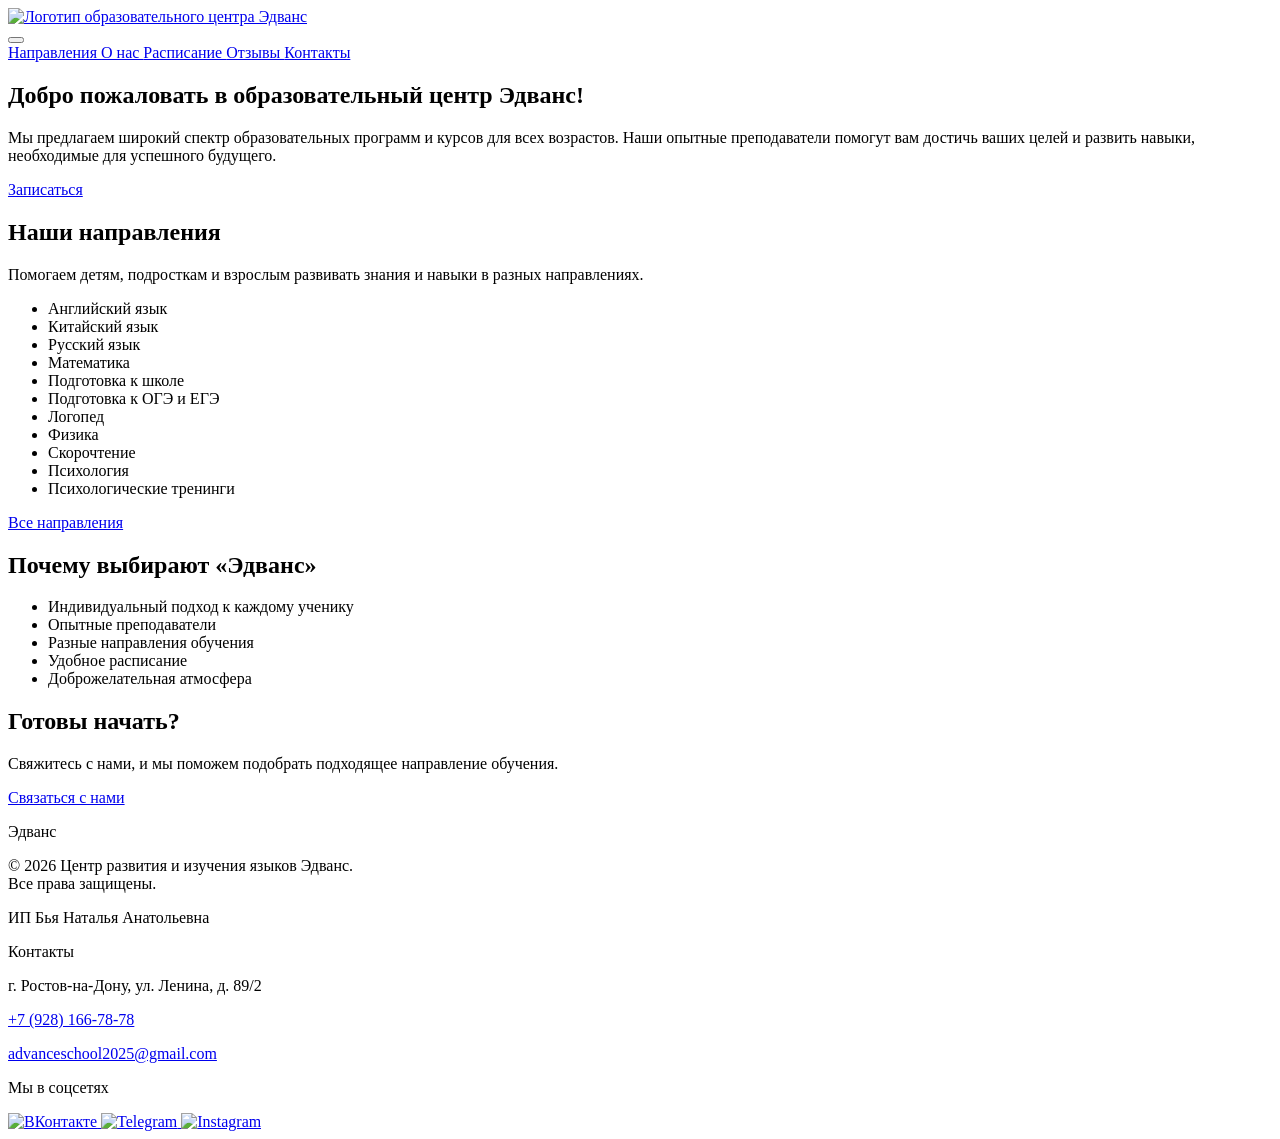
==== index.html @ cbe8abc4 "Update index.html" ====
<!DOCTYPE html>
<html lang="ru">
    <head> 
        
        <!-- 1. Кодировка и адаптивность (база) -->
        <meta charset="UTF-8">
        <meta name="viewport" content="width=device-width, initial-scale=1.0">

        <title> Главная страница </title> 

        <!-- Вот эта строка добавляет иконку -->
        <link rel="icon" href="favicon.ico" type="image/png">

        <link rel="stylesheet" href="css/styles.css">
    </head>

    <body> 
        <!-- здесь шапка -->
        <header class="header">
            <div class="container">
                <div class="header__inner">
                    
                    <div class="header__logo"> 
                        <a href="index.html"> 
                            <img src="images/logo.png" alt="Логотип образовательного центра Эдванс" width="100" height="100"> 
                        </a> 
                    </div>
                    
                    <!-- Кнопка бургера -->
                    <button class="burger" aria-label="Открыть меню">
                        <span></span>
                        <span></span>
                        <span></span>
                    </button>             


                    <nav class="nav">
                        <a class="nav__link" href="directions.html"> Направления </a>
                        <a class="nav__link" href="about.html"> О нас </a>
                        <a class="nav__link" href="schedule.html"> Расписание </a>
                        <a class="nav__link" href="reviews.html"> Отзывы </a>
                        <a class="nav__link" href="contacts.html"> Контакты </a>
                    </nav>
            
                </div>
            </div>
        </header>    

 <main>
    <!-- Главный баннер -->
    <section class="hero">
        <div class="container">
            <div class="hero__inner">
                <h1 class="hero__title">Добро пожаловать в образовательный центр Эдванс!</h1>
                <p class="hero__text">Мы предлагаем широкий спектр образовательных программ и курсов для всех возрастов. Наши опытные преподаватели помогут вам достичь ваших целей и развить навыки, необходимые для успешного будущего.</p>
                <a href="contacts.html" class="btn">Записаться</a>
            </div>
        </div>
    </section>

    <!-- Направления (кратко) -->
    <section class="directions-preview">
        <div class="container">
            <h2 class="section-title">Наши направления</h2>
            <p class="section-text">Помогаем детям, подросткам и взрослым развивать знания и навыки в разных направлениях.</p>

            <ul class="directions-list">
                <li>Английский язык</li>
                <li>Китайский язык</li>
                <li>Русский язык</li>
                <li>Математика</li>
                <li>Подготовка к школе</li>
                <li>Подготовка к ОГЭ и ЕГЭ</li>
                <li>Логопед</li>
                <li>Физика</li>
                <li>Скорочтение</li>
                <li>Психология</li>
                <li>Психологические тренинги</li>
            </ul>

            <a href="directions.html" class="btn btn--outline">Все направления</a>
        </div>
    </section>

    <!-- Почему выбирают Эдванс -->
    <section class="advantages">
        <div class="container">
            <h2 class="section-title">Почему выбирают «Эдванс»</h2>

            <ul class="advantages-list">
                <li>Индивидуальный подход к каждому ученику</li>
                <li>Опытные преподаватели</li>
                <li>Разные направления обучения</li>
                <li>Удобное расписание</li>
                <li>Доброжелательная атмосфера</li>
            </ul>
        </div>
    </section>

    <!-- Призыв к действию -->
    <section class="cta">
        <div class="container">
            <h2 class="section-title">Готовы начать?</h2>
            <p class="section-text">Свяжитесь с нами, и мы поможем подобрать подходящее направление обучения.</p>
            <a href="contacts.html" class="btn">Связаться с нами</a>
        </div>
    </section>
</main>

<footer class="footer">
    <div class="container">
        <div class="footer__inner">

            <!-- Левая часть — название и копирайт -->
            <div class="footer__col">
                <p class="footer__brand">Эдванс</p>
                <p class="footer__text">
                    © 2026 Центр развития и изучения языков Эдванс.<br>
                    Все права защищены.
                </p>
                <p class="footer__text">ИП Бья Наталья Анатольевна</p>
            </div>

            <!-- Правая часть — контакты -->
            <div class="footer__col">
                <p class="footer__title">Контакты</p>
                <p class="footer__text">
                    г. Ростов-на-Дону, ул. Ленина, д. 89/2
                </p>
                <p class="footer__text">
                    <a href="tel:+79281667878">+7 (928) 166-78-78</a>
                </p>
                <p class="footer__text">
                    <a href="mailto:advanceschool2025@gmail.com">advanceschool2025@gmail.com</a>
                </p>
            </div>

                        <!-- 3. Правая колонка — соцсети (вот сюда) -->
            <div class="footer__col">
                <p class="footer__title">Мы в соцсетях</p>
                <div class="footer__social">
                    <!-- сюда вставляй иконки -->
                     <a href="https://vk.ru/advancee2025" target="_blank" aria-label="ВКонтакте">
                        <img src="images/vk-logo.png" alt="ВКонтакте" width="28" height="28">
                    </a>
                    <a href="https://t.me/adnance777" target="_blank" aria-label="Telegram">
                        <img src="images/tg-logo.png" alt="Telegram" width="28" height="28">
                    </a>

                    <!-- Instagram -->
                    <a href="https://www.instagram.com/advanceschool2025?stkn=MWlmZ3lja2treHBrNw%3D%3D&utm_source=qr" target="_blank" aria-label="Instagram">
                        <img src="images/inst-logo.png" alt="Instagram" width="28" height="28">
                    </a>

                </div>
            </div>
            
        </div>
    </div>
</footer>

     <script src="script.js"></script>    
    </body>
</html>
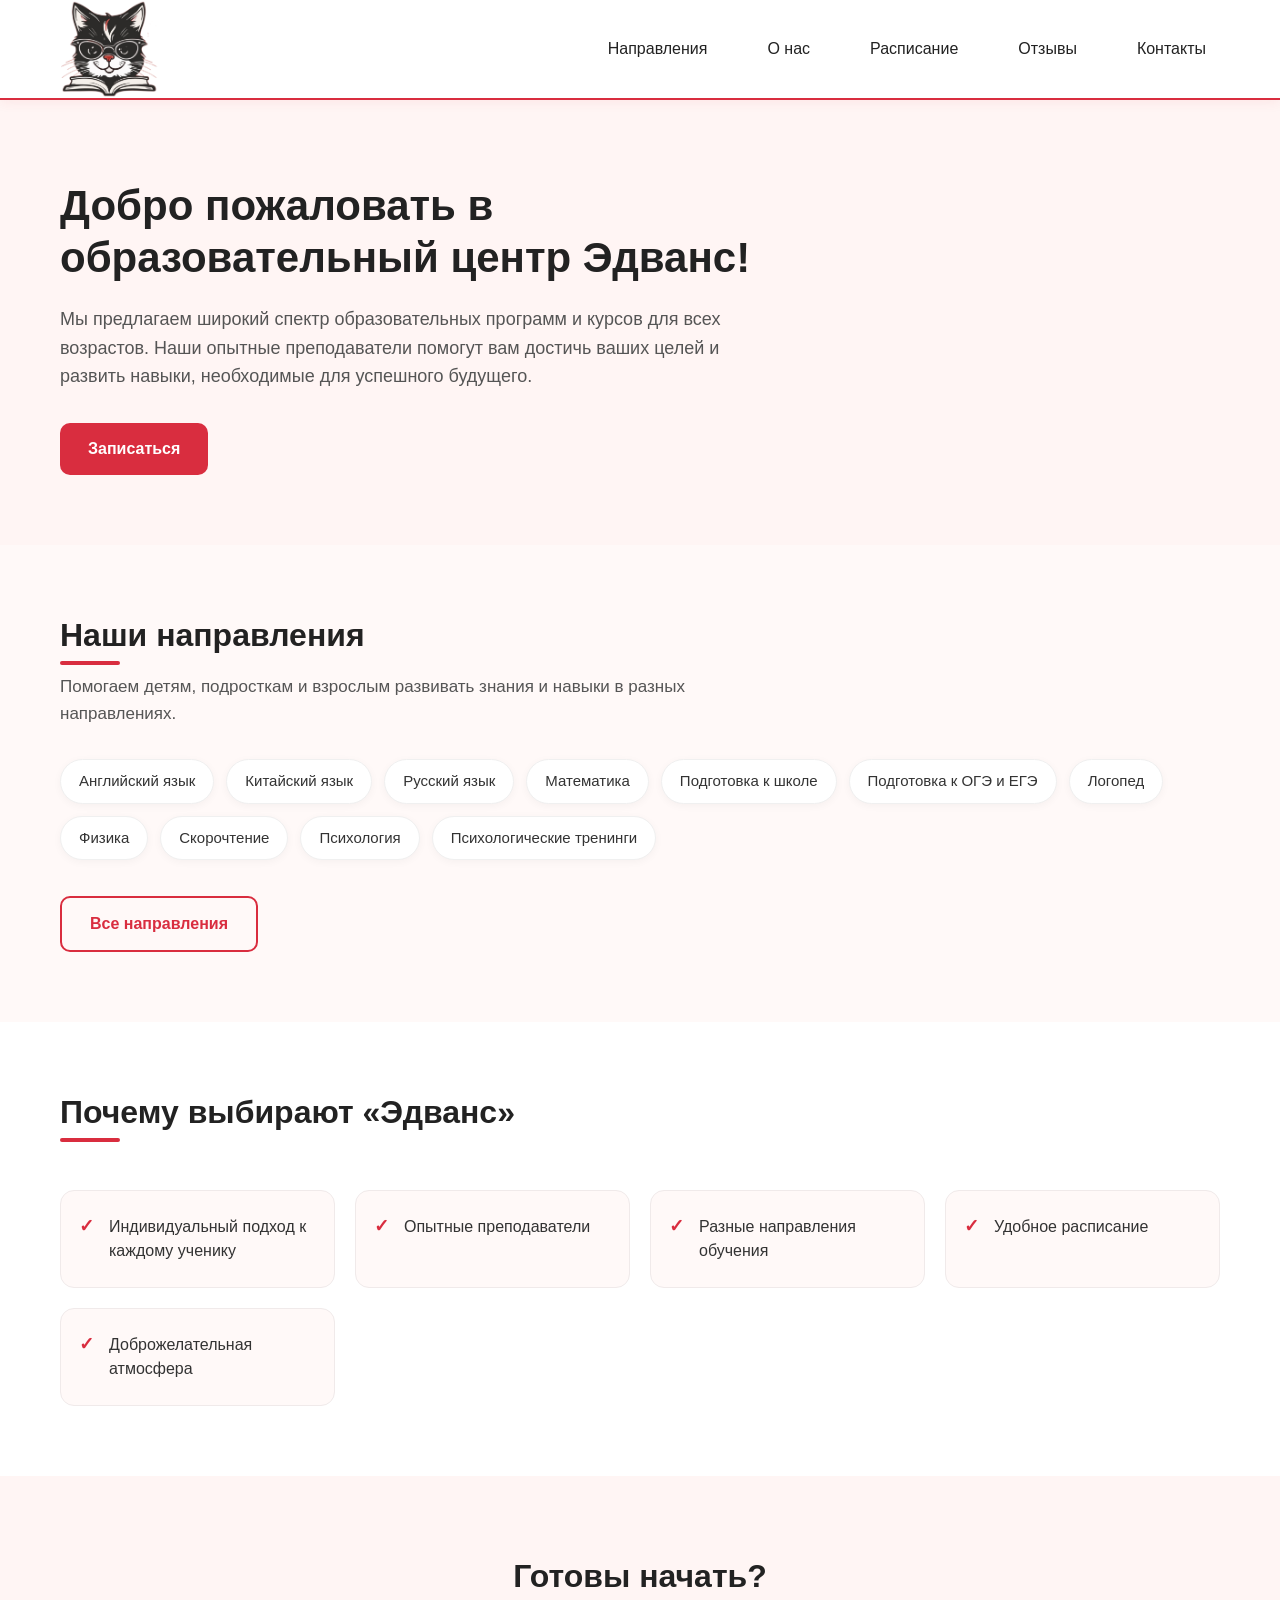
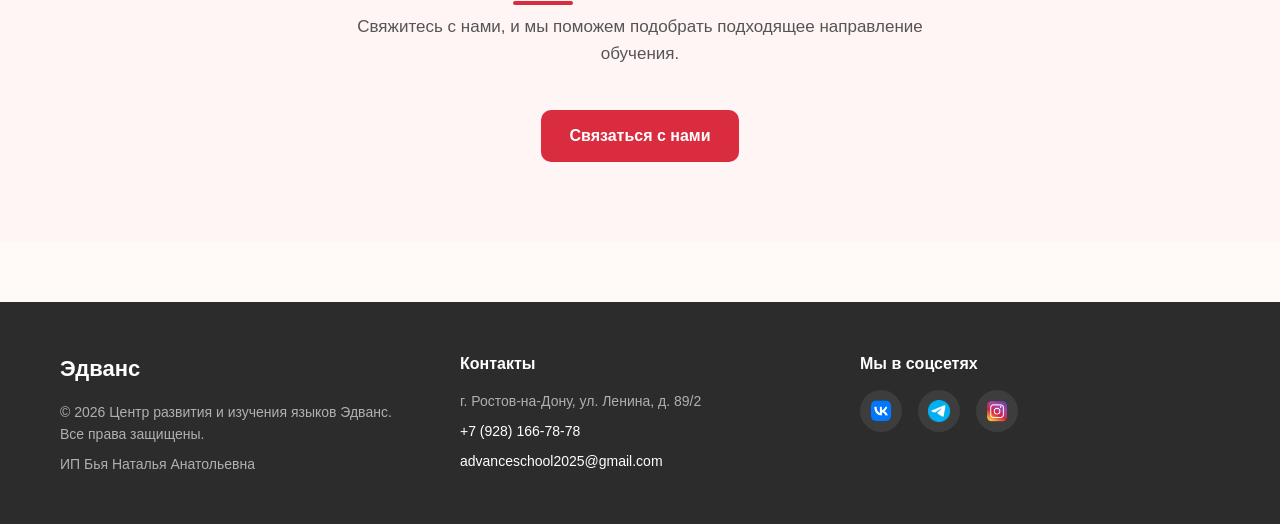
==== commit 9885c545: "Update index.html" ====
--- a/index.html
+++ b/index.html
@@ -11,7 +11,7 @@
         <!-- Вот эта строка добавляет иконку -->
         <link rel="icon" href="favicon.ico" type="image/png">
 
-        <link rel="stylesheet" href="css/styles.css">
+        <link rel="stylesheet" href="css/style.css">
     </head>
 
     <body> 
--- a/css/style.css
+++ b/css/style.css
@@ -0,0 +1,994 @@
+/* ========== СБРОС И БАЗОВЫЕ СТИЛИ ========== */
+* {
+    margin: 0; /* убираем стандартные внешние отступы у всех элементов */
+    padding: 0; /* убираем стандартные внутренние отступы */
+    box-sizing: border-box; /* ширина и высота теперь считаются вместе с padding и border */
+}
+
+body {
+    background-color: #FFF9F8;
+    color: #222222;
+    font-family: Arial, sans-serif;
+    line-height: 1.5;
+}
+
+a {
+    color: #D92D3F; /* все ссылки по умолчанию красные */
+    text-decoration: none; /* убираем стандартное подчёркивание */
+}
+
+
+/* ========== КОНТЕЙНЕР ========== */
+.container {
+    max-width: 1200px; /* ограничиваем ширину контента, чтобы на больших экранах не растягивался */
+    margin: 0 auto; /* центрируем контейнер по горизонтали */
+    padding: 0 20px; /* небольшие отступы слева и справа на узких экранах */
+}
+
+
+
+/* ========== ШАПКА ========== */
+.header {
+    background-color: #FFFFFF;
+    border-bottom: 2px solid #D92D3F; /* красная линия снизу (твой фирменный цвет) */
+    box-shadow: 0 2px 12px rgba(217, 45, 63, 0.08); /* мягкая тень с лёгким красным оттенком */
+    position: sticky; /* шапка будет прилипать к верху при прокрутке */
+    top: 0; /* закрепляем шапку вверху */
+    z-index: 100; /* чтобы шапка была поверх других элементов */
+}
+
+.header__inner {
+    display: flex;   /* включаем Flexbox — элементы выстраиваются в ряд */
+    align-items: center; /* выравниваем логотип и меню по вертикали по центру */
+    justify-content: space-between; /* логотип слева, меню справа */ 
+    min-height: 90px; /* минимальная высота шапки */
+    gap: 40px;  /* минимальное расстояние между логотипом и меню */
+}
+
+/* ========== ЛОГОТИП ========== */
+.header__logo img {
+    display: block;               /* убираем лишний отступ под картинкой */
+    width: 100px;                  /* ширина логотипа (можешь поменять на 70 или 90) */
+    height: auto;                 /* высота подстраивается автоматически, пропорции сохраняются */
+    transition: transform 0.25s ease; /* плавное изменение размера */
+}
+
+.header__logo a:hover img {
+    transform: scale(1.02);       /* при наведении логотип чуть увеличивается */
+}
+
+/* ========== НАВИГАЦИЯ ========== */
+.nav {
+    display: flex; /* ссылки тоже выстраиваем в ряд */
+    align-items: center;  
+    gap: 32px; /* расстояние между пунктами меню */
+}
+
+.nav__link {
+    color: #222222;
+    font-size: 16px;
+    font-weight: 500;
+    padding: 8px 14px;           /* делаем ссылки «кнопками» */
+    border-radius: 8px;          /* скругление */
+    transition: color 0.2s ease;
+    white-space: nowrap;        /* запрещаем перенос текста внутри ссылки для О НАС*/
+}
+
+/* Красивый эффект при наведении */
+.nav__link:hover {
+    color: #D92D3F;
+    background-color: rgba(217, 45, 63, 0.08); /* лёгкий красный фон */
+}
+
+
+/* ========== БУРГЕР-МЕНЮ ========== */
+
+/* Кнопка бургера — по умолчанию скрыта */
+.burger {
+    display: none;                  /* на компьютере не показываем */
+    flex-direction: column;
+    justify-content: space-between;
+    width: 28px;
+    height: 20px;
+    background: none;
+    border: none;
+    cursor: pointer;
+    padding: 0;
+    z-index: 110;
+}
+
+/* Три полоски бургера */
+.burger span {
+    display: block;
+    width: 100%;
+    height: 2px;
+    background-color: #222222;
+    border-radius: 2px;
+    transition: all 0.3s ease;
+}
+
+/* ===== Мобильная версия ===== */
+@media (max-width: 900px) {
+
+    /* Показываем кнопку бургера */
+    .burger {
+        display: flex;
+    }
+
+    /* Скрываем обычное меню */
+    .nav {
+        position: fixed;
+        top: 0;
+        right: -100%;               /* уезжает за правый край */
+        width: 280px;
+        height: 100vh;
+        background-color: #ffffff;
+        flex-direction: column;
+        justify-content: center;
+        align-items: center;
+        gap: 24px;
+        box-shadow: -5px 0 20px rgba(0, 0, 0, 0.1);
+        transition: right 0.35s ease;
+        z-index: 100;
+    }
+
+    /* Когда меню открыто */
+    .nav.nav--open {
+        right: 0;                   /* выезжает на экран */
+    }
+
+    .nav__link {
+        font-size: 18px;
+        padding: 10px 16px;
+    }
+
+    /* Анимация превращения бургера в крестик */
+    .burger.burger--active span:nth-child(1) {
+        transform: translateY(9px) rotate(45deg);
+    }
+
+    .burger.burger--active span:nth-child(2) {
+        opacity: 0;
+    }
+
+    .burger.burger--active span:nth-child(3) {
+        transform: translateY(-9px) rotate(-45deg);
+    }
+}
+
+
+/* Общие отступы для секций */
+main section {
+    padding: 60px 0; /* внутренние отступы сверху и снизу по 60px */
+}
+
+
+/* ========== РАЗДЕЛ ОТЗЫВЫ ========== */
+/* Вводный блок только на странице отзывов */
+.reviews-intro {
+    padding-bottom: 20px;            /* меньший отступ снизу перед виджетом */
+}
+
+/* Заголовок h1 внутри вводного блока */
+.reviews-intro h1 {
+    font-size: 32px;                 /* размер шрифта заголовка */
+    font-weight: 700;                /* жирность шрифта (700 = bold) */
+    color: #222222;                  /* цвет текста — почти чёрный */
+    margin-bottom: 16px;             /* внешний отступ снизу от заголовка */
+    line-height: 1.3;                /* межстрочный интервал (чтобы строки не слипались) */
+    position: relative;              /* нужно для линии */
+    display: inline-block;           /* чтобы линия была по ширине текста */
+}
+
+/* Красивая линия под заголовком */
+.reviews-intro h1::after {
+    content: '';
+    position: absolute;
+    left: 0;
+    bottom: -8px;                    /* чуть ниже текста */
+    width: 70px;                     /* длина линии */
+    height: 4px;
+    background-color: #D92D3F;       /* твой фирменный красный */
+    border-radius: 2px;
+}
+
+
+
+/* Абзац с описанием */
+.reviews-intro p {
+    font-size: 17px;                 /* размер обычного текста */
+    color: #555555;                  /* чуть светлее основного цвета, чтобы не конкурировал с заголовком */
+    max-width: 640px;                /* ограничиваем ширину текста, чтобы он хорошо читался */
+    line-height: 1.6;                /* комфортный межстрочный интервал для чтения */
+}
+
+/* Секция, в которой лежит виджет отзывов */
+.reviews {
+    padding-top: 20px;               /* небольшой отступ сверху */
+    padding-bottom: 80px;            /* большой отступ снизу, чтобы страница «дышала» */
+}
+
+/* Обёртка вокруг виджета */
+.reviews__widget {
+    display: flex;                   /* включаем Flexbox */
+    justify-content: center;         /* выравниваем виджет по центру горизонтально */
+}
+
+/* Блок, в котором находится iframe */
+.reviews__widget > div {
+    width: 100%;                     /* ширина 100% от родителя */
+    max-width: 560px;                /* но не больше 560px на больших экранах */
+    height: 700px;                   /* фиксированная высота виджета */
+    border-radius: 16px;             /* скругление углов */
+    overflow: hidden;                /* обрезаем всё, что выходит за скруглённые углы */
+    box-shadow: 0 8px 30px rgba(0, 0, 0, 0.08); /* мягкая тень для объёма */
+    border: 1px solid #f0f0f0;       /* тонкая светлая рамка */
+}
+
+/* Сам iframe (окно с отзывами Яндекса) */
+.reviews__widget iframe {
+    border: none !important;         /* убираем стандартную рамку браузера */
+    border-radius: 16px;             /* скругляем углы iframe */
+}
+
+
+/* ========== РАЗДЕЛ РАСПИСАНИЕ ========== */
+
+/* Вводный блок страницы расписания */
+.schedule-intro {
+    padding: 60px 0 40px;                /* отступы: сверху 60px, снизу 40px */
+}
+
+/* Заголовок */
+.schedule-intro h1 {
+    font-size: 34px;                     /* размер заголовка */
+    font-weight: 700;                    /* жирный */
+    color: #222222;                      /* цвет текста */
+    margin-bottom: 24px;                 /* отступ снизу */
+    line-height: 1.3;                    /* межстрочный интервал */
+    position: relative;                  /* нужно для декоративной линии */
+    display: inline-block;               /* линия будет только под текстом */
+}
+
+/* Красная линия под заголовком (как на странице отзывов) */
+.schedule-intro h1::after {
+    content: '';                         /* обязательное свойство */
+    position: absolute;
+    left: 0;
+    bottom: -8px;                        /* позиция линии чуть ниже текста */
+    width: 70px;                         /* длина линии */
+    height: 4px;                         /* толщина */
+    background-color: #D92D3F;           /* фирменный красный */
+    border-radius: 2px;                  /* лёгкое скругление */
+}
+
+/* Текст под заголовком */
+.schedule-intro p {
+    font-size: 17px;                     /* размер текста */
+    color: #555555;                      /* приглушённый цвет */
+    max-width: 640px;                    /* ограничиваем ширину для удобства чтения */
+    line-height: 1.6;                    /* комфортный межстрочный интервал */
+}
+
+
+/* ========== РАЗДЕЛ НАПРАВЛЕНИЯ ========== */
+
+/* Вводный блок */
+.directions-intro {
+    padding: 60px 0 20px;
+}
+
+.directions-intro h1 {
+    font-size: 34px;
+    font-weight: 700;
+    color: #222222;
+    margin-bottom: 24px;
+    line-height: 1.3;
+    position: relative;
+    display: inline-block;
+}
+
+/* Красная линия под заголовком */
+.directions-intro h1::after {
+    content: '';
+    position: absolute;
+    left: 0;
+    bottom: -8px;
+    width: 70px;
+    height: 4px;
+    background-color: #D92D3F;
+    border-radius: 2px;
+}
+
+.directions-intro p {
+    font-size: 17px;
+    color: #555555;
+    max-width: 640px;
+    line-height: 1.6;
+}
+
+/* Секция с карточками */
+.directions {
+    padding-top: 10px; /* маленький отступ сверху */
+    padding-bottom: 80px;
+}
+
+/* Сетка карточек */
+.directions__grid {
+    display: grid;
+    grid-template-columns: repeat(2, 1fr); /* автоматическая сетка */
+    gap: 24px;                               /* расстояние между карточками */
+}
+
+/* Телефоны — 1 колонка */
+@media (max-width: 600px) {
+    .directions__grid {
+        grid-template-columns: 1fr;
+    }
+}
+
+/* Общий стиль карточки */
+.direction-card {
+    background-color: #ffffff;
+    border-radius: 16px;
+    padding: 32px 28px;
+    box-shadow: 0 4px 20px rgba(0, 0, 0, 0.06);
+    border: 1px solid #f0f0f0;
+    transition: all 0.35s ease;             /* плавность всех изменений */
+}
+
+/* Заголовок внутри карточки */
+.direction-card h2 {
+    font-size: 22px;
+    font-weight: 700;
+    color: #222222;
+    margin-bottom: 20px;
+    line-height: 1.3;
+}
+
+/* Список */
+.direction-card ul {
+    list-style: none;                       /* убираем стандартные маркеры */
+}
+
+.direction-card li {
+    position: relative;
+    padding-left: 22px;                     /* место для кастомного маркера */
+    margin-bottom: 12px;
+    font-size: 16px;
+    color: #444444;
+    transition: transform 0.25s ease, color 0.25s ease;
+}
+
+/* Кастомный маркер (красная точка) */
+.direction-card li::before {
+    content: '';
+    position: absolute;
+    left: 0;
+    top: 8px;
+    width: 8px;
+    height: 8px;
+    background-color: #D92D3F;
+    border-radius: 50%;
+}
+
+/* ===== Анимации при наведении на карточку ===== */
+
+/* 1. Карточка "Языки" — поднимается вверх */
+.direction-card--languages:hover {
+    transform: translateY(-8px);
+    box-shadow: 0 12px 30px rgba(217, 45, 63, 0.15);
+    border-color: rgba(217, 45, 63, 0.2);
+}
+
+/* 2. Карточка "Школьные предметы" — лёгкое увеличение */
+.direction-card--school:hover {
+    transform: scale(1.03);
+    box-shadow: 0 12px 30px rgba(217, 45, 63, 0.15);
+}
+
+/* 3. Карточка "Развитие" — поднимается + лёгкий наклон */
+.direction-card--development:hover {
+    transform: translateY(-6px) rotate(-1deg);
+    box-shadow: 0 12px 30px rgba(217, 45, 63, 0.15);
+}
+
+/* 4. Карточка "Психология и тренинги" — поднимается + лёгкое увеличение */
+.direction-card--psychology:hover {
+    transform: translateY(-8px) scale(1.02);
+    box-shadow: 0 12px 30px rgba(217, 45, 63, 0.15);
+    border-color: rgba(217, 45, 63, 0.2);
+}
+
+/* Анимация пунктов списка при наведении на карточку */
+.direction-card:hover li {
+    transform: translateX(6px);             /* пункты слегка сдвигаются вправо */
+    color: #222222;
+}
+
+
+/* ========== ГЛАВНАЯ СТРАНИЦА ========== */
+
+/* ----- Общие стили для заголовков секций ----- */
+.section-title {
+    font-size: 32px;
+    font-weight: 700;
+    color: #222222;
+    margin-bottom: 16px;
+    line-height: 1.3;
+    position: relative;
+    display: inline-block;
+}
+
+/* Красная линия под заголовками секций */
+.section-title::after {
+    content: '';
+    position: absolute;
+    left: 0;
+    bottom: -8px;
+    width: 60px;
+    height: 4px;
+    background-color: #D92D3F;
+    border-radius: 2px;
+}
+
+.section-text {
+    font-size: 17px;
+    color: #555555;
+    max-width: 640px;
+    line-height: 1.6;
+    margin-bottom: 32px;
+}
+
+/* ----- Кнопки ----- */
+.btn {
+    display: inline-block;
+    background-color: #D92D3F;
+    color: #ffffff;
+    font-size: 16px;
+    font-weight: 600;
+    padding: 14px 28px;
+    border-radius: 10px;
+    text-decoration: none;
+    transition: all 0.3s ease;
+}
+
+.btn:hover {
+    background-color: #b82433;       /* чуть темнее при наведении */
+    transform: translateY(-2px);
+    box-shadow: 0 6px 16px rgba(217, 45, 63, 0.25);
+}
+
+/* Кнопка-контур */
+.btn--outline {
+    background-color: transparent;
+    color: #D92D3F;
+    border: 2px solid #D92D3F;
+}
+
+.btn--outline:hover {
+    background-color: #D92D3F;
+    color: #ffffff;
+}
+
+/* ========== 1. ГЛАВНЫЙ БАННЕР (HERO) ========== */
+
+.hero {
+    padding: 80px 0 70px;
+    background-color: #fff5f4;       /* чуть более тёплый фон */
+}
+
+.hero__inner {
+    max-width: 720px;
+}
+
+.hero__title {
+    font-size: 42px;
+    font-weight: 800;
+    color: #222222;
+    line-height: 1.25;
+    margin-bottom: 20px;
+}
+
+.hero__text {
+    font-size: 18px;
+    color: #555555;
+    line-height: 1.6;
+    margin-bottom: 32px;
+}
+
+/* ========== 2. НАПРАВЛЕНИЯ (КРАТКИЙ СПИСОК) ========== */
+
+.directions-preview {
+    padding: 70px 0;
+}
+
+.directions-list {
+    display: flex;
+    flex-wrap: wrap;
+    gap: 12px;
+    list-style: none;
+    margin-bottom: 36px;
+}
+
+.directions-list li {
+    background-color: #ffffff;
+    border: 1px solid #f0f0f0;
+    padding: 10px 18px;
+    border-radius: 30px;             /* овальные «таблетки» */
+    font-size: 15px;
+    color: #333333;
+    box-shadow: 0 2px 8px rgba(0, 0, 0, 0.04);
+    transition: all 0.25s ease;
+}
+
+.directions-list li:hover {
+    border-color: #D92D3F;
+    color: #D92D3F;
+    transform: translateY(-2px);
+}
+
+/* ========== 3. ПОЧЕМУ ВЫБИРАЮТ ЭДВАНС ========== */
+
+.advantages {
+    padding: 70px 0;
+    background-color: #ffffff;
+}
+
+.advantages-list {
+    list-style: none;
+    display: grid;
+    grid-template-columns: repeat(auto-fit, minmax(260px, 1fr));
+    gap: 20px;
+    margin-top: 40px;
+}
+
+.advantages-list li {
+    background-color: #FFF9F8;
+    padding: 24px 22px;
+    border-radius: 14px;
+    font-size: 16px;
+    color: #333333;
+    border: 1px solid #f0eaea;
+    position: relative;
+    padding-left: 48px;
+    transition: transform 0.25s ease;
+}
+
+.advantages-list li:hover {
+    transform: translateY(-4px);
+}
+
+/* Красная галочка слева */
+.advantages-list li::before {
+    content: '✓';
+    position: absolute;
+    left: 18px;
+    top: 22px;
+    color: #D92D3F;
+    font-weight: 700;
+    font-size: 18px;
+}
+
+/* ========== 4. ПРИЗЫВ К ДЕЙСТВИЮ ========== */
+
+.cta {
+    padding: 80px 0;
+    text-align: center;
+    background-color: #fff5f4;
+}
+
+.cta .section-title {
+    display: inline-block;
+}
+
+.cta .section-text {
+    margin-left: auto;
+    margin-right: auto;
+}
+
+.cta .btn {
+    margin-top: 10px;
+}
+
+
+/* ========== СТРАНИЦА КОНТАКТЫ ========== */
+
+/* Общие отступы секций */
+.contacts-info,
+.contacts-social,
+.contacts-map {
+    padding: 60px 0;
+}
+
+/* ----- Контактные карточки ----- */
+.contacts-grid {
+    display: grid;
+    grid-template-columns: repeat(auto-fit, minmax(240px, 1fr));
+    gap: 24px;
+    margin-top: 40px;
+}
+
+.contact-card {
+    background-color: #ffffff;
+    border: 1px solid #f0f0f0;
+    border-radius: 14px;
+    padding: 28px 24px;
+    box-shadow: 0 4px 16px rgba(0, 0, 0, 0.04);
+    transition: transform 0.25s ease, box-shadow 0.25s ease;
+}
+
+.contact-card:hover {
+    transform: translateY(-4px);
+    box-shadow: 0 8px 24px rgba(0, 0, 0, 0.08);
+}
+
+.contact-card h3 {
+    font-size: 15px;
+    font-weight: 600;
+    color: #888888;
+    margin-bottom: 10px;
+    text-transform: uppercase;
+    letter-spacing: 0.4px;
+}
+
+.contact-card p {
+    font-size: 18px;
+    font-weight: 500;
+    color: #222222;
+    margin: 0;
+}
+
+.contact-card a {
+    color: #D92D3F;
+    text-decoration: none;
+    transition: color 0.25s ease;
+}
+
+.contact-card a:hover {
+    color: #b82433;
+}
+
+/* ----- Социальные сети ----- */
+.social-links {
+    display: flex;
+    gap: 20px;
+    flex-wrap: wrap;
+    margin-top: 30px;
+}
+
+.social-btn {
+    display: flex;
+    align-items: center;
+    gap: 12px;
+    background-color: #ffffff;
+    border: 1px solid #f0f0f0;
+    padding: 14px 24px;
+    border-radius: 12px;
+    text-decoration: none;
+    color: #222222;
+    font-weight: 500;
+    font-size: 16px;
+    transition: all 0.3s ease;
+    box-shadow: 0 2px 10px rgba(0, 0, 0, 0.04);
+}
+
+.social-btn:hover {
+    border-color: #D92D3F;
+    color: #D92D3F;
+    transform: translateY(-3px);
+    box-shadow: 0 6px 18px rgba(217, 45, 63, 0.15);
+}
+
+.social-btn img {
+    width: 28px;
+    height: 28px;
+    object-fit: contain;
+}
+
+/* ----- Карта ----- */
+.map-wrapper {
+    margin-top: 30px;
+    border-radius: 16px;
+    overflow: hidden;               /* чтобы карта имела скруглённые углы */
+    box-shadow: 0 8px 30px rgba(0, 0, 0, 0.08);
+    border: 1px solid #f0f0f0;
+}
+
+.map-wrapper iframe {
+    display: block;
+    width: 100%;
+    border: none;
+}
+
+
+
+/* ========== СТРАНИЦА «О НАС» ========== */
+
+/* Общие отступы секций */
+.about-director,
+.about-approach,
+.about-more {
+    padding: 70px 0;
+}
+
+/* ----- 1. Блок руководителя ----- */
+
+.director {
+    display: flex;
+    align-items: center;
+    gap: 50px;
+    margin-top: 40px;
+    flex-wrap: wrap;
+}
+
+.director__photo {
+    flex-shrink: 0;
+}
+
+.director__photo img {
+    width: 280px;
+    height: 280px;
+    object-fit: cover;
+    border-radius: 20px;
+    box-shadow: 0 10px 30px rgba(0, 0, 0, 0.1);
+}
+
+.director__content {
+    flex: 1;
+    min-width: 280px;
+}
+
+.director__content h3 {
+    font-size: 26px;
+    font-weight: 700;
+    color: #222222;
+    margin-bottom: 16px;
+}
+
+.director__content p {
+    font-size: 17px;
+    color: #555555;
+    line-height: 1.7;
+    margin-bottom: 14px;
+}
+
+/* ----- 2. Наш подход ----- */
+
+.about-approach {
+    background-color: #fff5f4;
+}
+
+.approach-text {
+    max-width: 720px;
+    margin-top: 30px;
+}
+
+.approach-text p {
+    font-size: 18px;
+    color: #444444;
+    line-height: 1.7;
+    margin-bottom: 16px;
+}
+
+/* ----- 3. Эдванс — это не только занятия ----- */
+
+.about-more {
+    padding: 80px 0;
+}
+
+/* Один рассказывающий блок */
+.story-block {
+    display: flex;
+    align-items: center;
+    gap: 60px;
+    margin-bottom: 70px;
+}
+
+/* Когда нужно поменять местами (картинка справа) */
+.story-block--reverse {
+    flex-direction: row-reverse;
+}
+
+/* Картинка */
+.story-block__image {
+    flex: 1;
+}
+
+.story-block__image img {
+    width: 100%;
+    height: auto;                 /* убираем фиксированную высоту */
+    max-height: 380px;            /* максимальная высота */
+    object-fit: contain;          /* картинка полностью видна, без обрезки */
+    border-radius: 20px;
+}
+
+/* Когда две фотографии */
+.story-block__image--double {
+    display: grid;
+    grid-template-columns: 1fr 1fr;
+    gap: 12px;
+}
+
+.story-block__image--double img {
+    height: 260px;
+    border-radius: 16px;
+}
+
+/* Текст */
+.story-block__text {
+    flex: 1;
+}
+
+.story-block__text h3 {
+    font-size: 28px;
+    font-weight: 700;
+    color: #222222;
+    margin-bottom: 18px;
+    position: relative;
+}
+
+/* Красная линия под заголовком */
+.story-block__text h3::after {
+    content: '';
+    position: absolute;
+    left: 0;
+    bottom: -8px;
+    width: 50px;
+    height: 3px;
+    background-color: #D92D3F;
+    border-radius: 2px;
+}
+
+.story-block__text p {
+    font-size: 17px;
+    color: #555555;
+    line-height: 1.7;
+    margin-top: 20px;
+}
+
+/* ========== Адаптив ========== */
+
+@media (max-width: 800px) {
+
+    /* Руководитель */
+    .director {
+        flex-direction: column;
+        text-align: center;
+        gap: 30px;
+    }
+
+    .director__photo img {
+        width: 220px;
+        height: 220px;
+    }
+
+    /* Чередующиеся блоки */
+    .story-block,
+    .story-block--reverse {
+        flex-direction: column;
+        gap: 30px;
+        margin-bottom: 50px;
+    }
+
+    .story-block__image img {
+        height: 260px;
+    }
+
+    /* Две фотографии на мобильном — друг под другом */
+    .story-block__image--double {
+        grid-template-columns: 1fr;
+    }
+
+    .story-block__image--double img {
+        height: 220px;
+    }
+
+    .story-block__text h3 {
+        font-size: 24px;
+    }
+}
+
+
+
+
+/* ========== ПОДВАЛ ========== */
+
+.footer {
+    background-color: #2c2c2c;          /* тёмный фон */
+    color: #e0e0e0;                     /* светлый текст */
+    padding: 50px 0 40px;
+    margin-top: 60px;                   /* отступ от основного контента */
+}
+
+.footer__inner {
+    display: flex;
+    justify-content: space-between;     /* колонки по краям */
+    gap: 40px;
+    flex-wrap: wrap;                    /* на мобильном переносятся */
+}
+
+.footer__col {
+    flex: 1;
+    min-width: 240px;
+}
+
+/* Название в подвале */
+.footer__brand {
+    font-size: 22px;
+    font-weight: 700;
+    color: #ffffff;
+    margin-bottom: 16px;
+}
+
+/* Заголовок колонки */
+.footer__title {
+    font-size: 16px;
+    font-weight: 600;
+    color: #ffffff;
+    margin-bottom: 14px;
+}
+
+/* Обычный текст в подвале */
+.footer__text {
+    font-size: 14px;
+    line-height: 1.6;
+    color: #b0b0b0;
+    margin-bottom: 8px;
+}
+
+/* Ссылки в подвале */
+.footer a {
+    color: #ffffff;
+    text-decoration: none;
+    transition: color 0.25s ease;
+}
+
+.footer a:hover {
+    color: #D92D3F;                     /* фирменный красный при наведении */
+}
+
+/* Адаптив для телефона */
+@media (max-width: 600px) {
+    .footer__inner {
+        flex-direction: column;
+        gap: 30px;
+    }
+}
+
+/* ========== СОЦИАЛЬНЫЕ ИКОНКИ В ПОДВАЛЕ ========== */
+
+/* Контейнер, в котором лежат иконки */
+.footer__social {
+    display: flex;                  /* выстраиваем иконки в ряд */
+    gap: 16px;                      /* расстояние между иконками */
+    margin-top: 8px;                /* небольшой отступ сверху от заголовка */
+}
+
+/* Ссылка-обёртка вокруг каждой иконки */
+.footer__social a {
+    display: flex;                  /* чтобы картинка была по центру */
+    align-items: center;            /* вертикальное выравнивание */
+    justify-content: center;        /* горизонтальное выравнивание */
+    width: 42px;                    /* ширина кружка */
+    height: 42px;                   /* высота кружка */
+    background-color: rgba(255, 255, 255, 0.08); /* полупрозрачный белый фон */
+    border-radius: 50%;             /* делаем форму круглой */
+    transition: all 0.3s ease;      /* плавная анимация при наведении */
+}
+
+/* Эффект при наведении на иконку */
+.footer__social a:hover {
+    background-color: #D92D3F;      /* фон становится фирменным красным */
+    transform: translateY(-3px);    /* иконка слегка поднимается вверх */
+}
+
+/* Сама картинка иконки */
+.footer__social img {
+    width: 22px;                    /* ширина иконки */
+    height: 22px;                   /* высота иконки */
+    object-fit: contain;            /* сохраняем пропорции картинки */
+}
+
+
+
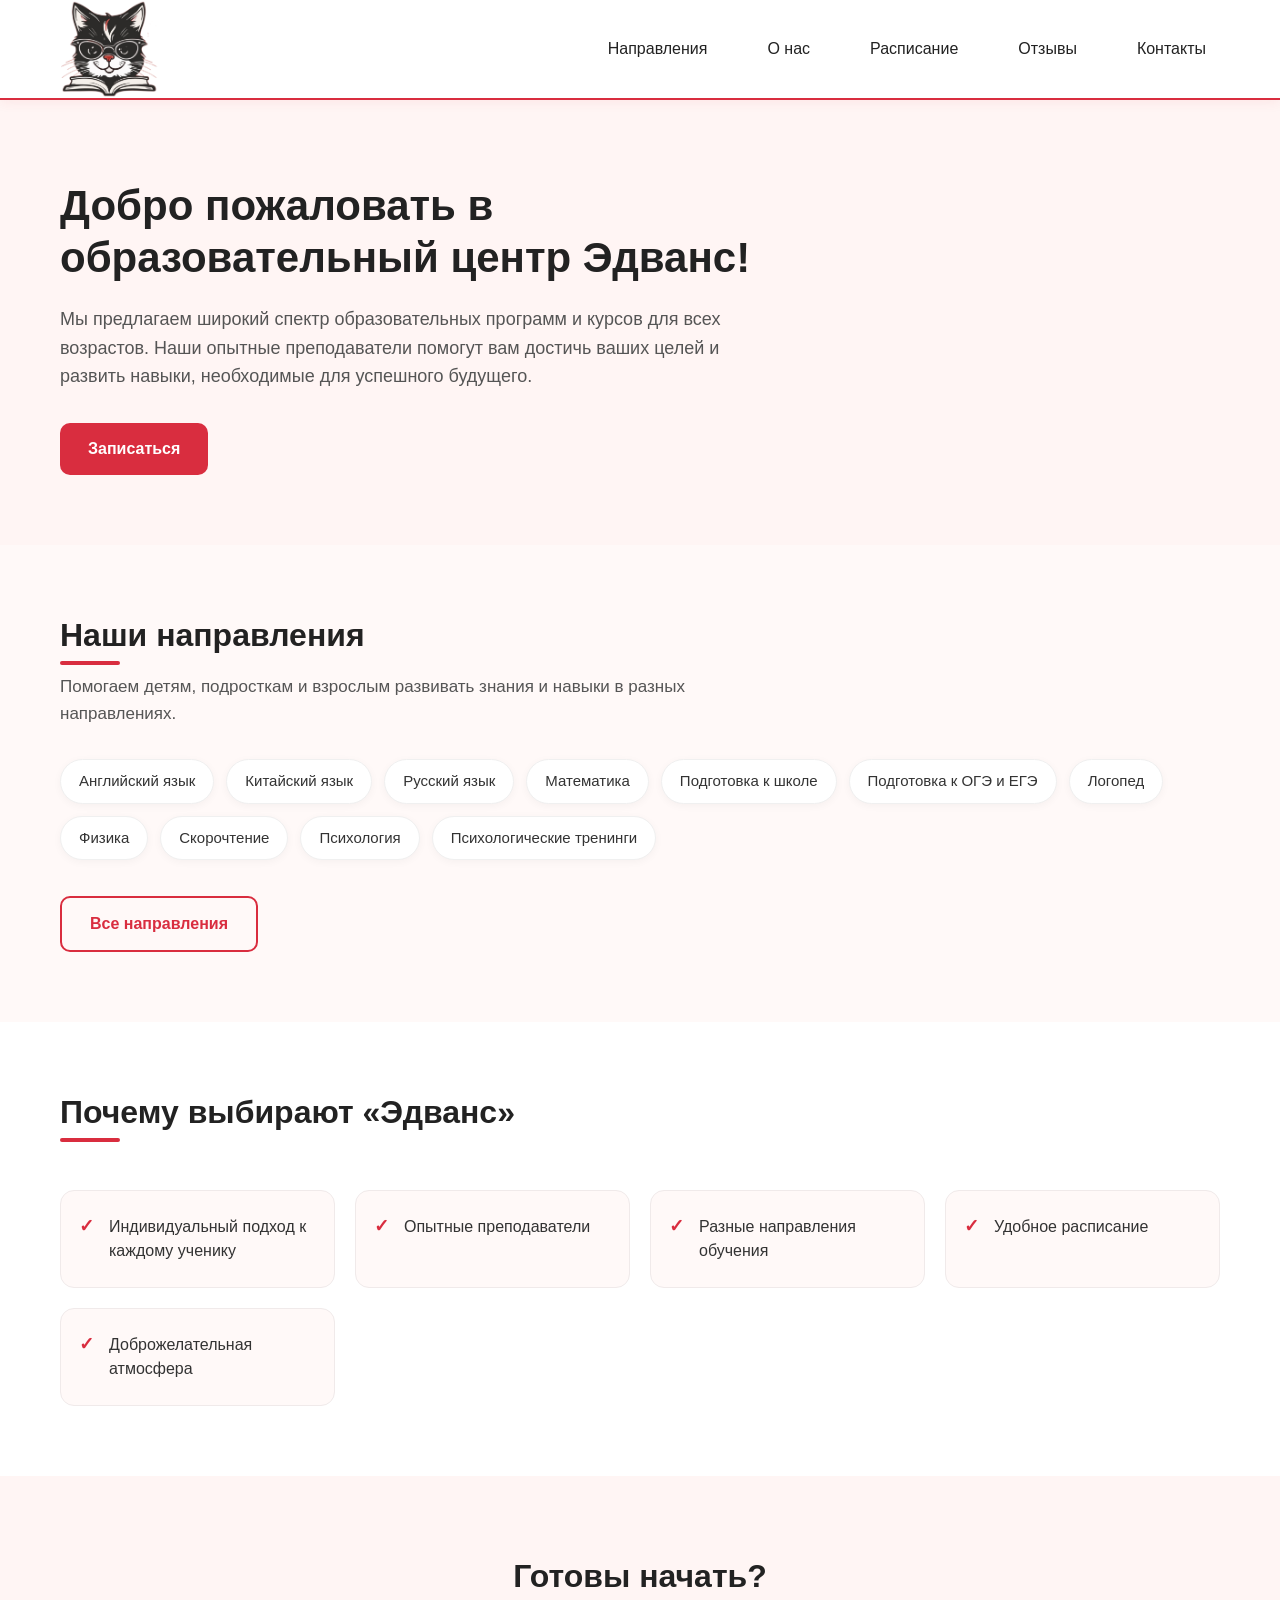
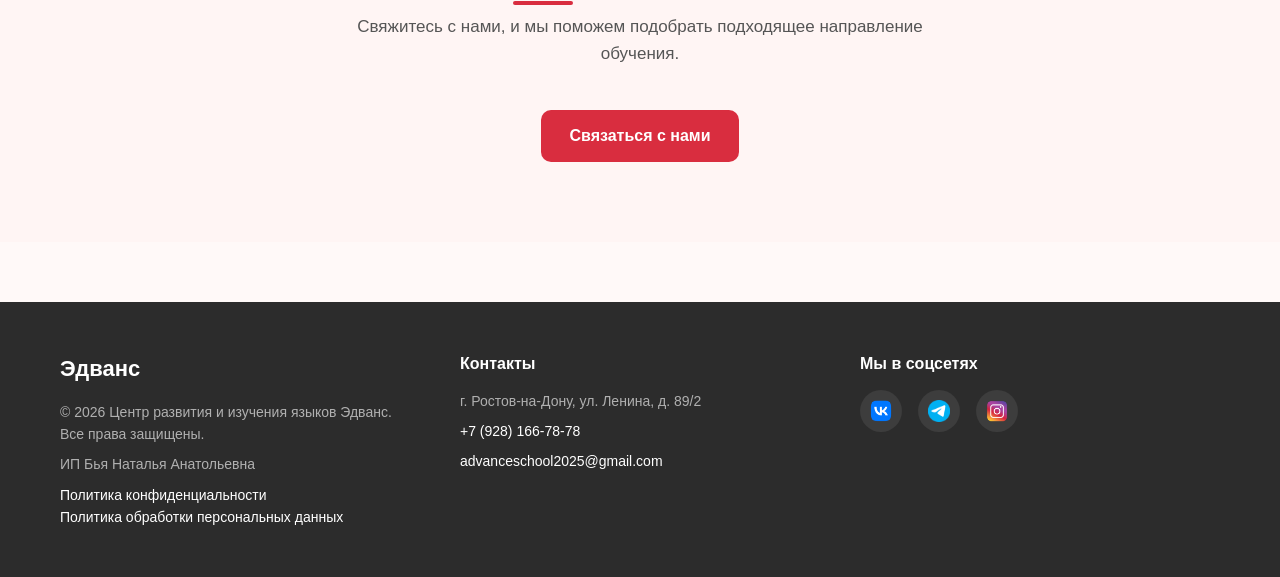
==== commit 934572e0: "aДобавлены политики конфиденциальности и обработки ПДн" ====
--- a/index.html
+++ b/index.html
@@ -1,164 +1,168 @@
-<!DOCTYPE html>
-<html lang="ru">
-    <head> 
-        
-        <!-- 1. Кодировка и адаптивность (база) -->
-        <meta charset="UTF-8">
-        <meta name="viewport" content="width=device-width, initial-scale=1.0">
-
-        <title> Главная страница </title> 
-
-        <!-- Вот эта строка добавляет иконку -->
-        <link rel="icon" href="favicon.ico" type="image/png">
-
-        <link rel="stylesheet" href="css/style.css">
-    </head>
-
-    <body> 
-        <!-- здесь шапка -->
-        <header class="header">
-            <div class="container">
-                <div class="header__inner">
-                    
-                    <div class="header__logo"> 
-                        <a href="index.html"> 
-                            <img src="images/logo.png" alt="Логотип образовательного центра Эдванс" width="100" height="100"> 
-                        </a> 
-                    </div>
-                    
-                    <!-- Кнопка бургера -->
-                    <button class="burger" aria-label="Открыть меню">
-                        <span></span>
-                        <span></span>
-                        <span></span>
-                    </button>             
-
-
-                    <nav class="nav">
-                        <a class="nav__link" href="directions.html"> Направления </a>
-                        <a class="nav__link" href="about.html"> О нас </a>
-                        <a class="nav__link" href="schedule.html"> Расписание </a>
-                        <a class="nav__link" href="reviews.html"> Отзывы </a>
-                        <a class="nav__link" href="contacts.html"> Контакты </a>
-                    </nav>
-            
-                </div>
-            </div>
-        </header>    
-
- <main>
-    <!-- Главный баннер -->
-    <section class="hero">
-        <div class="container">
-            <div class="hero__inner">
-                <h1 class="hero__title">Добро пожаловать в образовательный центр Эдванс!</h1>
-                <p class="hero__text">Мы предлагаем широкий спектр образовательных программ и курсов для всех возрастов. Наши опытные преподаватели помогут вам достичь ваших целей и развить навыки, необходимые для успешного будущего.</p>
-                <a href="contacts.html" class="btn">Записаться</a>
-            </div>
-        </div>
-    </section>
-
-    <!-- Направления (кратко) -->
-    <section class="directions-preview">
-        <div class="container">
-            <h2 class="section-title">Наши направления</h2>
-            <p class="section-text">Помогаем детям, подросткам и взрослым развивать знания и навыки в разных направлениях.</p>
-
-            <ul class="directions-list">
-                <li>Английский язык</li>
-                <li>Китайский язык</li>
-                <li>Русский язык</li>
-                <li>Математика</li>
-                <li>Подготовка к школе</li>
-                <li>Подготовка к ОГЭ и ЕГЭ</li>
-                <li>Логопед</li>
-                <li>Физика</li>
-                <li>Скорочтение</li>
-                <li>Психология</li>
-                <li>Психологические тренинги</li>
-            </ul>
-
-            <a href="directions.html" class="btn btn--outline">Все направления</a>
-        </div>
-    </section>
-
-    <!-- Почему выбирают Эдванс -->
-    <section class="advantages">
-        <div class="container">
-            <h2 class="section-title">Почему выбирают «Эдванс»</h2>
-
-            <ul class="advantages-list">
-                <li>Индивидуальный подход к каждому ученику</li>
-                <li>Опытные преподаватели</li>
-                <li>Разные направления обучения</li>
-                <li>Удобное расписание</li>
-                <li>Доброжелательная атмосфера</li>
-            </ul>
-        </div>
-    </section>
-
-    <!-- Призыв к действию -->
-    <section class="cta">
-        <div class="container">
-            <h2 class="section-title">Готовы начать?</h2>
-            <p class="section-text">Свяжитесь с нами, и мы поможем подобрать подходящее направление обучения.</p>
-            <a href="contacts.html" class="btn">Связаться с нами</a>
-        </div>
-    </section>
-</main>
-
-<footer class="footer">
-    <div class="container">
-        <div class="footer__inner">
-
-            <!-- Левая часть — название и копирайт -->
-            <div class="footer__col">
-                <p class="footer__brand">Эдванс</p>
-                <p class="footer__text">
-                    © 2026 Центр развития и изучения языков Эдванс.<br>
-                    Все права защищены.
-                </p>
-                <p class="footer__text">ИП Бья Наталья Анатольевна</p>
-            </div>
-
-            <!-- Правая часть — контакты -->
-            <div class="footer__col">
-                <p class="footer__title">Контакты</p>
-                <p class="footer__text">
-                    г. Ростов-на-Дону, ул. Ленина, д. 89/2
-                </p>
-                <p class="footer__text">
-                    <a href="tel:+79281667878">+7 (928) 166-78-78</a>
-                </p>
-                <p class="footer__text">
-                    <a href="mailto:advanceschool2025@gmail.com">advanceschool2025@gmail.com</a>
-                </p>
-            </div>
-
-                        <!-- 3. Правая колонка — соцсети (вот сюда) -->
-            <div class="footer__col">
-                <p class="footer__title">Мы в соцсетях</p>
-                <div class="footer__social">
-                    <!-- сюда вставляй иконки -->
-                     <a href="https://vk.ru/advancee2025" target="_blank" aria-label="ВКонтакте">
-                        <img src="images/vk-logo.png" alt="ВКонтакте" width="28" height="28">
-                    </a>
-                    <a href="https://t.me/adnance777" target="_blank" aria-label="Telegram">
-                        <img src="images/tg-logo.png" alt="Telegram" width="28" height="28">
-                    </a>
-
-                    <!-- Instagram -->
-                    <a href="https://www.instagram.com/advanceschool2025?stkn=MWlmZ3lja2treHBrNw%3D%3D&utm_source=qr" target="_blank" aria-label="Instagram">
-                        <img src="images/inst-logo.png" alt="Instagram" width="28" height="28">
-                    </a>
-
-                </div>
-            </div>
-            
-        </div>
-    </div>
-</footer>
-
-     <script src="script.js"></script>    
-    </body>
-</html>
+<!DOCTYPE html>
+<html lang="ru">
+    <head> 
+        
+        <!-- 1. Кодировка и адаптивность (база) -->
+        <meta charset="UTF-8">
+        <meta name="viewport" content="width=device-width, initial-scale=1.0">
+
+        <title> Главная страница </title> 
+
+        <!-- Вот эта строка добавляет иконку -->
+        <link rel="icon" href="favicon.ico" type="image/png">
+
+        <link rel="stylesheet" href="css/style.css">
+    </head>
+
+    <body> 
+        <!-- здесь шапка -->
+        <header class="header">
+            <div class="container">
+                <div class="header__inner">
+                    
+                    <div class="header__logo"> 
+                        <a href="index.html"> 
+                            <img src="images/logo.png" alt="Логотип образовательного центра Эдванс" width="100" height="100"> 
+                        </a> 
+                    </div>
+                    
+                    <!-- Кнопка бургера -->
+                    <button class="burger" aria-label="Открыть меню">
+                        <span></span>
+                        <span></span>
+                        <span></span>
+                    </button>             
+
+
+                    <nav class="nav">
+                        <a class="nav__link" href="directions.html"> Направления </a>
+                        <a class="nav__link" href="about.html"> О нас </a>
+                        <a class="nav__link" href="schedule.html"> Расписание </a>
+                        <a class="nav__link" href="reviews.html"> Отзывы </a>
+                        <a class="nav__link" href="contacts.html"> Контакты </a>
+                    </nav>
+            
+                </div>
+            </div>
+        </header>    
+
+ <main>
+    <!-- Главный баннер -->
+    <section class="hero">
+        <div class="container">
+            <div class="hero__inner">
+                <h1 class="hero__title">Добро пожаловать в образовательный центр Эдванс!</h1>
+                <p class="hero__text">Мы предлагаем широкий спектр образовательных программ и курсов для всех возрастов. Наши опытные преподаватели помогут вам достичь ваших целей и развить навыки, необходимые для успешного будущего.</p>
+                <a href="contacts.html" class="btn">Записаться</a>
+            </div>
+        </div>
+    </section>
+
+    <!-- Направления (кратко) -->
+    <section class="directions-preview">
+        <div class="container">
+            <h2 class="section-title">Наши направления</h2>
+            <p class="section-text">Помогаем детям, подросткам и взрослым развивать знания и навыки в разных направлениях.</p>
+
+            <ul class="directions-list">
+                <li>Английский язык</li>
+                <li>Китайский язык</li>
+                <li>Русский язык</li>
+                <li>Математика</li>
+                <li>Подготовка к школе</li>
+                <li>Подготовка к ОГЭ и ЕГЭ</li>
+                <li>Логопед</li>
+                <li>Физика</li>
+                <li>Скорочтение</li>
+                <li>Психология</li>
+                <li>Психологические тренинги</li>
+            </ul>
+
+            <a href="directions.html" class="btn btn--outline">Все направления</a>
+        </div>
+    </section>
+
+    <!-- Почему выбирают Эдванс -->
+    <section class="advantages">
+        <div class="container">
+            <h2 class="section-title">Почему выбирают «Эдванс»</h2>
+
+            <ul class="advantages-list">
+                <li>Индивидуальный подход к каждому ученику</li>
+                <li>Опытные преподаватели</li>
+                <li>Разные направления обучения</li>
+                <li>Удобное расписание</li>
+                <li>Доброжелательная атмосфера</li>
+            </ul>
+        </div>
+    </section>
+
+    <!-- Призыв к действию -->
+    <section class="cta">
+        <div class="container">
+            <h2 class="section-title">Готовы начать?</h2>
+            <p class="section-text">Свяжитесь с нами, и мы поможем подобрать подходящее направление обучения.</p>
+            <a href="contacts.html" class="btn">Связаться с нами</a>
+        </div>
+    </section>
+</main>
+
+<footer class="footer">
+    <div class="container">
+        <div class="footer__inner">
+
+            <!-- Левая часть — название и копирайт -->
+            <div class="footer__col">
+                <p class="footer__brand">Эдванс</p>
+                <p class="footer__text">
+                    © 2026 Центр развития и изучения языков Эдванс.<br>
+                    Все права защищены.
+                </p>
+                <p class="footer__text">ИП Бья Наталья Анатольевна</p>
+                <p class="footer__text footer__legal">
+                    <a href="privacy-policy.html">Политика конфиденциальности</a><br>
+                    <a href="personal-data-policy.html">Политика обработки персональных данных</a>
+                </p>
+            </div>
+
+            <!-- Правая часть — контакты -->
+            <div class="footer__col">
+                <p class="footer__title">Контакты</p>
+                <p class="footer__text">
+                    г. Ростов-на-Дону, ул. Ленина, д. 89/2
+                </p>
+                <p class="footer__text">
+                    <a href="tel:+79281667878">+7 (928) 166-78-78</a>
+                </p>
+                <p class="footer__text">
+                    <a href="mailto:advanceschool2025@gmail.com">advanceschool2025@gmail.com</a>
+                </p>
+            </div>
+
+                        <!-- 3. Правая колонка — соцсети (вот сюда) -->
+            <div class="footer__col">
+                <p class="footer__title">Мы в соцсетях</p>
+                <div class="footer__social">
+                    <!-- сюда вставляй иконки -->
+                     <a href="https://vk.ru/advancee2025" target="_blank" aria-label="ВКонтакте">
+                        <img src="images/vk-logo.png" alt="ВКонтакте" width="28" height="28">
+                    </a>
+                    <a href="https://t.me/adnance777" target="_blank" aria-label="Telegram">
+                        <img src="images/tg-logo.png" alt="Telegram" width="28" height="28">
+                    </a>
+
+                    <!-- Instagram -->
+                    <a href="https://www.instagram.com/advanceschool2025?stkn=MWlmZ3lja2treHBrNw%3D%3D&utm_source=qr" target="_blank" aria-label="Instagram">
+                        <img src="images/inst-logo.png" alt="Instagram" width="28" height="28">
+                    </a>
+
+                </div>
+            </div>
+            
+        </div>
+    </div>
+</footer>
+
+     <script src="script.js"></script>    
+    </body>
+</html>
--- a/css/style.css
+++ b/css/style.css
@@ -890,6 +890,205 @@
 }
 
 
+/* ========== ПРЕПОДАВАТЕЛИ ========== */
+
+.about-teachers {
+    padding: 70px 0;
+    background-color: #fff5f4;
+}
+
+.teachers-grid {
+    display: grid;
+    grid-template-columns: repeat(auto-fit, minmax(280px, 1fr));
+    gap: 30px;
+    margin-top: 40px;
+}
+
+.teacher-card {
+    background-color: #ffffff;
+    border-radius: 16px;
+    overflow: hidden;
+    box-shadow: 0 6px 20px rgba(0, 0, 0, 0.06);
+    border: 1px solid #f0f0f0;
+    transition: transform 0.3s ease, box-shadow 0.3s ease;
+}
+
+.teacher-card:hover {
+    transform: translateY(-6px);
+    box-shadow: 0 12px 30px rgba(0, 0, 0, 0.1);
+}
+
+.teacher-card__photo {
+    aspect-ratio: 1 / 1;          /* квадратный формат */
+    overflow: hidden;
+    border-radius: 16px 16px 0 0; /* скругление только сверху (под карточку) */
+}
+
+.teacher-card__photo img {
+    width: 100%;
+    height: 100%;
+    object-fit: cover;            /* фото заполняет квадрат */
+    display: block;
+}
+
+.teacher-card__content {
+    padding: 24px 22px;
+}
+
+.teacher-card__content h3 {
+    font-size: 20px;
+    font-weight: 700;
+    color: #222222;
+    margin-bottom: 6px;
+}
+
+.teacher-card__subjects {
+    font-size: 14px;
+    color: #D92D3F;
+    font-weight: 600;
+    margin-bottom: 12px;
+}
+
+.teacher-card__content p {
+    font-size: 15px;
+    color: #555555;
+    line-height: 1.6;
+}
+
+
+
+
+
+
+
+
+
+
+
+
+
+
+
+/* ========== ПРАЙС-ЛИСТ ========== */
+
+.price-intro {
+    padding: 60px 0 10px;
+}
+
+.price {
+    padding-top: 10px;             /* небольшой отступ сверху */
+    padding-bottom: 80px;
+}
+
+/* Заголовок категории */
+.price-category {
+    margin-bottom: 50px;
+}
+
+.price-category:first-child {
+    margin-top: 0;                 /* убираем лишний отступ у первой категории */
+}
+
+.price-category__title {
+    font-size: 26px;
+    font-weight: 700;
+    color: #222222;
+    margin-bottom: 28px;
+    position: relative;
+    display: inline-block;
+}
+
+.price-category__title::after {
+    content: '';
+    position: absolute;
+    left: 0;
+    bottom: -8px;
+    width: 60px;
+    height: 4px;
+    background-color: #D92D3F;
+    border-radius: 2px;
+}
+
+/* Сетка карточек */
+.price-grid {
+    display: grid;
+    grid-template-columns: repeat(auto-fit, minmax(280px, 1fr));
+    gap: 24px;
+}
+
+/* Карточка услуги */
+.price-card {
+    background-color: #ffffff;
+    border: 1px solid #f0f0f0;
+    border-radius: 16px;
+    padding: 28px 24px;
+    box-shadow: 0 4px 16px rgba(0, 0, 0, 0.04);
+    transition: transform 0.25s ease, box-shadow 0.25s ease;
+}
+
+.price-card:hover {
+    transform: translateY(-4px);
+    box-shadow: 0 10px 28px rgba(0, 0, 0, 0.08);
+}
+
+.price-card h3 {
+    font-size: 18px;
+    font-weight: 700;
+    color: #222222;
+    margin-bottom: 18px;
+    line-height: 1.3;
+}
+
+.price-card ul {
+    list-style: none;
+    padding: 0;
+    margin: 0;
+}
+
+.price-card li {
+    display: flex;
+    flex-wrap: wrap;
+    align-items: baseline;
+    gap: 6px 10px;
+    margin-bottom: 12px;
+    font-size: 15px;
+    color: #444444;
+}
+
+.price-card li:last-child {
+    margin-bottom: 0;
+}
+
+.price-card li span {
+    flex: 1;
+    min-width: 140px;
+}
+
+.price-card li strong {
+    color: #D92D3F;
+    font-size: 17px;
+    font-weight: 700;
+}
+
+.price-card li small {
+    color: #888888;
+    font-size: 13px;
+}
+
+/* Адаптив */
+@media (max-width: 600px) {
+    .price-category__title {
+        font-size: 22px;
+    }
+
+    .price-card {
+        padding: 22px 18px;
+    }
+}
+
+
+
+
 
 
 /* ========== ПОДВАЛ ========== */
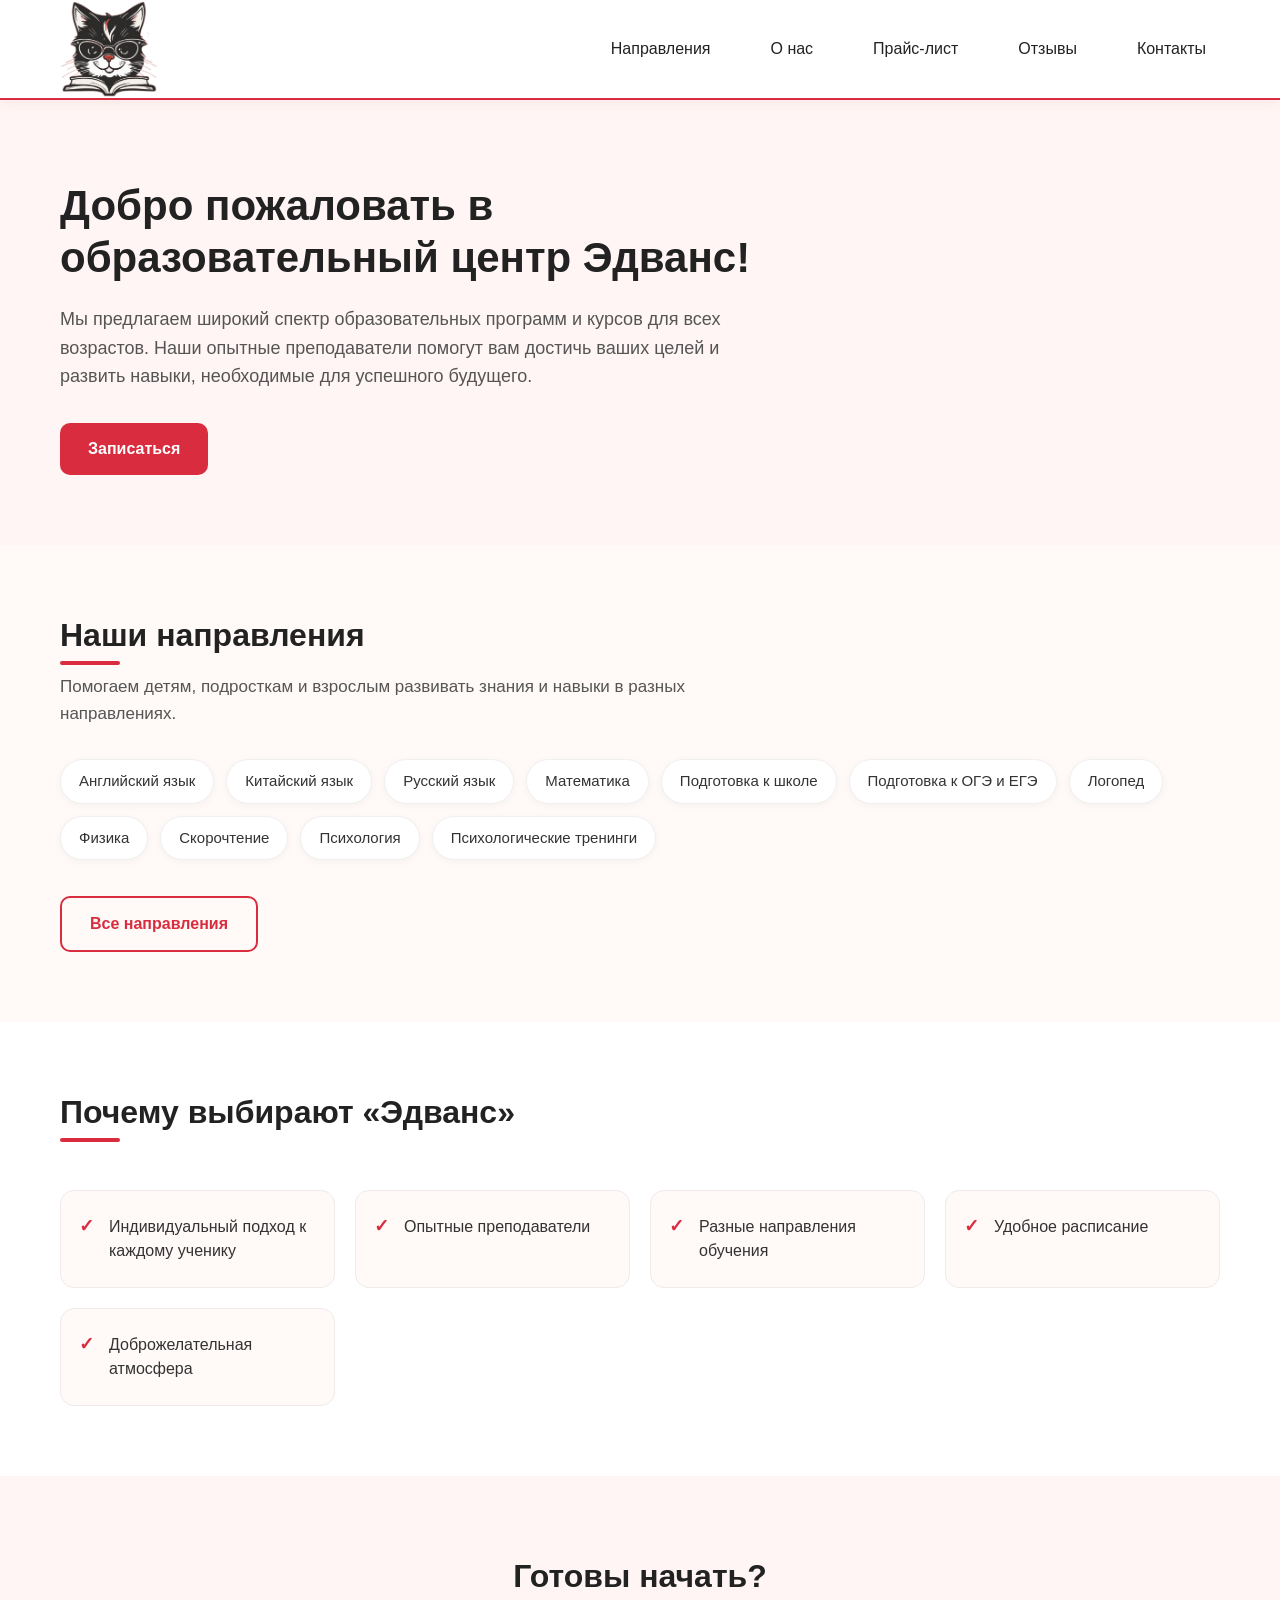
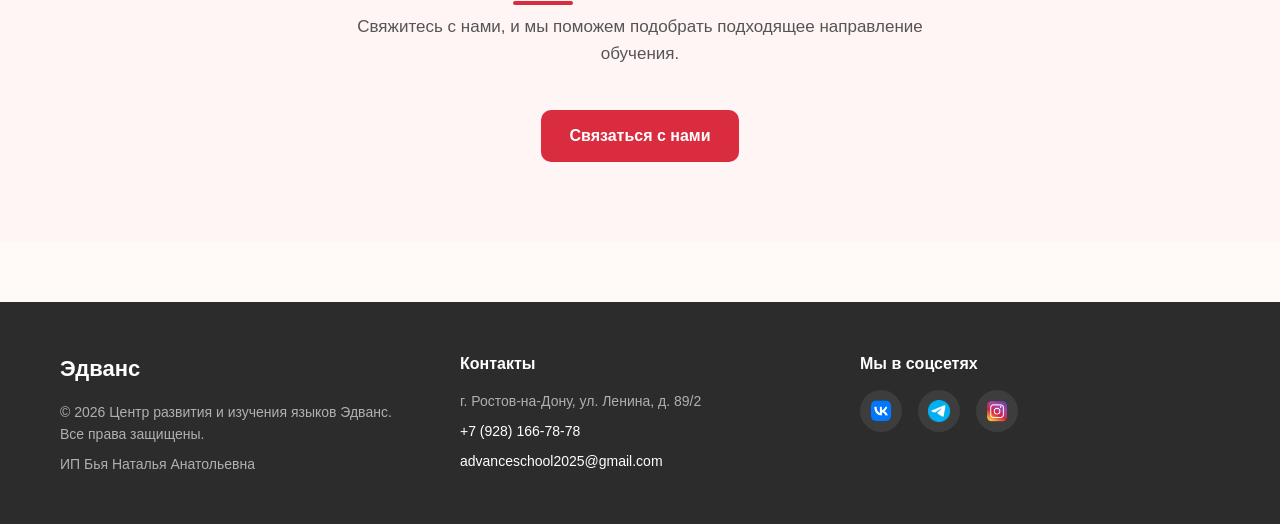
==== commit fc2b8b94: "Add files via upload" ====
--- a/index.html
+++ b/index.html
@@ -1,168 +1,164 @@
-<!DOCTYPE html>
-<html lang="ru">
-    <head> 
-        
-        <!-- 1. Кодировка и адаптивность (база) -->
-        <meta charset="UTF-8">
-        <meta name="viewport" content="width=device-width, initial-scale=1.0">
-
-        <title> Главная страница </title> 
-
-        <!-- Вот эта строка добавляет иконку -->
-        <link rel="icon" href="favicon.ico" type="image/png">
-
-        <link rel="stylesheet" href="css/style.css">
-    </head>
-
-    <body> 
-        <!-- здесь шапка -->
-        <header class="header">
-            <div class="container">
-                <div class="header__inner">
-                    
-                    <div class="header__logo"> 
-                        <a href="index.html"> 
-                            <img src="images/logo.png" alt="Логотип образовательного центра Эдванс" width="100" height="100"> 
-                        </a> 
-                    </div>
-                    
-                    <!-- Кнопка бургера -->
-                    <button class="burger" aria-label="Открыть меню">
-                        <span></span>
-                        <span></span>
-                        <span></span>
-                    </button>             
-
-
-                    <nav class="nav">
-                        <a class="nav__link" href="directions.html"> Направления </a>
-                        <a class="nav__link" href="about.html"> О нас </a>
-                        <a class="nav__link" href="schedule.html"> Расписание </a>
-                        <a class="nav__link" href="reviews.html"> Отзывы </a>
-                        <a class="nav__link" href="contacts.html"> Контакты </a>
-                    </nav>
-            
-                </div>
-            </div>
-        </header>    
-
- <main>
-    <!-- Главный баннер -->
-    <section class="hero">
-        <div class="container">
-            <div class="hero__inner">
-                <h1 class="hero__title">Добро пожаловать в образовательный центр Эдванс!</h1>
-                <p class="hero__text">Мы предлагаем широкий спектр образовательных программ и курсов для всех возрастов. Наши опытные преподаватели помогут вам достичь ваших целей и развить навыки, необходимые для успешного будущего.</p>
-                <a href="contacts.html" class="btn">Записаться</a>
-            </div>
-        </div>
-    </section>
-
-    <!-- Направления (кратко) -->
-    <section class="directions-preview">
-        <div class="container">
-            <h2 class="section-title">Наши направления</h2>
-            <p class="section-text">Помогаем детям, подросткам и взрослым развивать знания и навыки в разных направлениях.</p>
-
-            <ul class="directions-list">
-                <li>Английский язык</li>
-                <li>Китайский язык</li>
-                <li>Русский язык</li>
-                <li>Математика</li>
-                <li>Подготовка к школе</li>
-                <li>Подготовка к ОГЭ и ЕГЭ</li>
-                <li>Логопед</li>
-                <li>Физика</li>
-                <li>Скорочтение</li>
-                <li>Психология</li>
-                <li>Психологические тренинги</li>
-            </ul>
-
-            <a href="directions.html" class="btn btn--outline">Все направления</a>
-        </div>
-    </section>
-
-    <!-- Почему выбирают Эдванс -->
-    <section class="advantages">
-        <div class="container">
-            <h2 class="section-title">Почему выбирают «Эдванс»</h2>
-
-            <ul class="advantages-list">
-                <li>Индивидуальный подход к каждому ученику</li>
-                <li>Опытные преподаватели</li>
-                <li>Разные направления обучения</li>
-                <li>Удобное расписание</li>
-                <li>Доброжелательная атмосфера</li>
-            </ul>
-        </div>
-    </section>
-
-    <!-- Призыв к действию -->
-    <section class="cta">
-        <div class="container">
-            <h2 class="section-title">Готовы начать?</h2>
-            <p class="section-text">Свяжитесь с нами, и мы поможем подобрать подходящее направление обучения.</p>
-            <a href="contacts.html" class="btn">Связаться с нами</a>
-        </div>
-    </section>
-</main>
-
-<footer class="footer">
-    <div class="container">
-        <div class="footer__inner">
-
-            <!-- Левая часть — название и копирайт -->
-            <div class="footer__col">
-                <p class="footer__brand">Эдванс</p>
-                <p class="footer__text">
-                    © 2026 Центр развития и изучения языков Эдванс.<br>
-                    Все права защищены.
-                </p>
-                <p class="footer__text">ИП Бья Наталья Анатольевна</p>
-                <p class="footer__text footer__legal">
-                    <a href="privacy-policy.html">Политика конфиденциальности</a><br>
-                    <a href="personal-data-policy.html">Политика обработки персональных данных</a>
-                </p>
-            </div>
-
-            <!-- Правая часть — контакты -->
-            <div class="footer__col">
-                <p class="footer__title">Контакты</p>
-                <p class="footer__text">
-                    г. Ростов-на-Дону, ул. Ленина, д. 89/2
-                </p>
-                <p class="footer__text">
-                    <a href="tel:+79281667878">+7 (928) 166-78-78</a>
-                </p>
-                <p class="footer__text">
-                    <a href="mailto:advanceschool2025@gmail.com">advanceschool2025@gmail.com</a>
-                </p>
-            </div>
-
-                        <!-- 3. Правая колонка — соцсети (вот сюда) -->
-            <div class="footer__col">
-                <p class="footer__title">Мы в соцсетях</p>
-                <div class="footer__social">
-                    <!-- сюда вставляй иконки -->
-                     <a href="https://vk.ru/advancee2025" target="_blank" aria-label="ВКонтакте">
-                        <img src="images/vk-logo.png" alt="ВКонтакте" width="28" height="28">
-                    </a>
-                    <a href="https://t.me/adnance777" target="_blank" aria-label="Telegram">
-                        <img src="images/tg-logo.png" alt="Telegram" width="28" height="28">
-                    </a>
-
-                    <!-- Instagram -->
-                    <a href="https://www.instagram.com/advanceschool2025?stkn=MWlmZ3lja2treHBrNw%3D%3D&utm_source=qr" target="_blank" aria-label="Instagram">
-                        <img src="images/inst-logo.png" alt="Instagram" width="28" height="28">
-                    </a>
-
-                </div>
-            </div>
-            
-        </div>
-    </div>
-</footer>
-
-     <script src="script.js"></script>    
-    </body>
+<!DOCTYPE html>
+<html lang="ru">
+    <head> 
+        
+        <!-- 1. Кодировка и адаптивность (база) -->
+        <meta charset="UTF-8">
+        <meta name="viewport" content="width=device-width, initial-scale=1.0">
+
+        <title> Главная страница </title> 
+
+        <!-- Вот эта строка добавляет иконку -->
+        <link rel="icon" href="favicon.ico" type="image/png">
+
+        <link rel="stylesheet" href="css/style.css">
+    </head>
+
+    <body> 
+        <!-- здесь шапка -->
+        <header class="header">
+            <div class="container">
+                <div class="header__inner">
+                    
+                    <div class="header__logo"> 
+                        <a href="index.html"> 
+                            <img src="images/logo.png" alt="Логотип образовательного центра Эдванс" width="100" height="100"> 
+                        </a> 
+                    </div>
+                    
+                    <!-- Кнопка бургера -->
+                    <button class="burger" aria-label="Открыть меню">
+                        <span></span>
+                        <span></span>
+                        <span></span>
+                    </button>             
+
+
+                    <nav class="nav">
+                        <a class="nav__link" href="directions.html"> Направления </a>
+                        <a class="nav__link" href="about.html"> О нас </a>
+                        <a class="nav__link" href="price.html"> Прайс-лист </a>
+                        <a class="nav__link" href="reviews.html"> Отзывы </a>
+                        <a class="nav__link" href="contacts.html"> Контакты </a>
+                    </nav>
+            
+                </div>
+            </div>
+        </header>    
+
+ <main>
+    <!-- Главный баннер -->
+    <section class="hero">
+        <div class="container">
+            <div class="hero__inner">
+                <h1 class="hero__title">Добро пожаловать в образовательный центр Эдванс!</h1>
+                <p class="hero__text">Мы предлагаем широкий спектр образовательных программ и курсов для всех возрастов. Наши опытные преподаватели помогут вам достичь ваших целей и развить навыки, необходимые для успешного будущего.</p>
+                <a href="contacts.html" class="btn">Записаться</a>
+            </div>
+        </div>
+    </section>
+
+    <!-- Направления (кратко) -->
+    <section class="directions-preview">
+        <div class="container">
+            <h2 class="section-title">Наши направления</h2>
+            <p class="section-text">Помогаем детям, подросткам и взрослым развивать знания и навыки в разных направлениях.</p>
+
+            <ul class="directions-list">
+                <li>Английский язык</li>
+                <li>Китайский язык</li>
+                <li>Русский язык</li>
+                <li>Математика</li>
+                <li>Подготовка к школе</li>
+                <li>Подготовка к ОГЭ и ЕГЭ</li>
+                <li>Логопед</li>
+                <li>Физика</li>
+                <li>Скорочтение</li>
+                <li>Психология</li>
+                <li>Психологические тренинги</li>
+            </ul>
+
+            <a href="directions.html" class="btn btn--outline">Все направления</a>
+        </div>
+    </section>
+
+    <!-- Почему выбирают Эдванс -->
+    <section class="advantages">
+        <div class="container">
+            <h2 class="section-title">Почему выбирают «Эдванс»</h2>
+
+            <ul class="advantages-list">
+                <li>Индивидуальный подход к каждому ученику</li>
+                <li>Опытные преподаватели</li>
+                <li>Разные направления обучения</li>
+                <li>Удобное расписание</li>
+                <li>Доброжелательная атмосфера</li>
+            </ul>
+        </div>
+    </section>
+
+    <!-- Призыв к действию -->
+    <section class="cta">
+        <div class="container">
+            <h2 class="section-title">Готовы начать?</h2>
+            <p class="section-text">Свяжитесь с нами, и мы поможем подобрать подходящее направление обучения.</p>
+            <a href="contacts.html" class="btn">Связаться с нами</a>
+        </div>
+    </section>
+</main>
+
+<footer class="footer">
+    <div class="container">
+        <div class="footer__inner">
+
+            <!-- Левая часть — название и копирайт -->
+            <div class="footer__col">
+                <p class="footer__brand">Эдванс</p>
+                <p class="footer__text">
+                    © 2026 Центр развития и изучения языков Эдванс.<br>
+                    Все права защищены.
+                </p>
+                <p class="footer__text">ИП Бья Наталья Анатольевна</p>
+            </div>
+
+            <!-- Правая часть — контакты -->
+            <div class="footer__col">
+                <p class="footer__title">Контакты</p>
+                <p class="footer__text">
+                    г. Ростов-на-Дону, ул. Ленина, д. 89/2
+                </p>
+                <p class="footer__text">
+                    <a href="tel:+79281667878">+7 (928) 166-78-78</a>
+                </p>
+                <p class="footer__text">
+                    <a href="mailto:advanceschool2025@gmail.com">advanceschool2025@gmail.com</a>
+                </p>
+            </div>
+
+                        <!-- 3. Правая колонка — соцсети (вот сюда) -->
+            <div class="footer__col">
+                <p class="footer__title">Мы в соцсетях</p>
+                <div class="footer__social">
+                    <!-- сюда вставляй иконки -->
+                     <a href="https://vk.ru/advancee2025" target="_blank" aria-label="ВКонтакте">
+                        <img src="images/vk-logo.png" alt="ВКонтакте" width="28" height="28">
+                    </a>
+                    <a href="https://t.me/adnance777" target="_blank" aria-label="Telegram">
+                        <img src="images/tg-logo.png" alt="Telegram" width="28" height="28">
+                    </a>
+
+                    <!-- Instagram -->
+                    <a href="https://www.instagram.com/advanceschool2025?stkn=MWlmZ3lja2treHBrNw%3D%3D&utm_source=qr" target="_blank" aria-label="Instagram">
+                        <img src="images/inst-logo.png" alt="Instagram" width="28" height="28">
+                    </a>
+
+                </div>
+            </div>
+            
+        </div>
+    </div>
+</footer>
+
+     <script src="script.js"></script>    
+    </body>
 </html>
--- a/css/style.css
+++ b/css/style.css
@@ -1,1193 +1,1263 @@
-/* ========== СБРОС И БАЗОВЫЕ СТИЛИ ========== */
-* {
-    margin: 0; /* убираем стандартные внешние отступы у всех элементов */
-    padding: 0; /* убираем стандартные внутренние отступы */
-    box-sizing: border-box; /* ширина и высота теперь считаются вместе с padding и border */
-}
-
-body {
-    background-color: #FFF9F8;
-    color: #222222;
-    font-family: Arial, sans-serif;
-    line-height: 1.5;
-}
-
-a {
-    color: #D92D3F; /* все ссылки по умолчанию красные */
-    text-decoration: none; /* убираем стандартное подчёркивание */
-}
-
-
-/* ========== КОНТЕЙНЕР ========== */
-.container {
-    max-width: 1200px; /* ограничиваем ширину контента, чтобы на больших экранах не растягивался */
-    margin: 0 auto; /* центрируем контейнер по горизонтали */
-    padding: 0 20px; /* небольшие отступы слева и справа на узких экранах */
-}
-
-
-
-/* ========== ШАПКА ========== */
-.header {
-    background-color: #FFFFFF;
-    border-bottom: 2px solid #D92D3F; /* красная линия снизу (твой фирменный цвет) */
-    box-shadow: 0 2px 12px rgba(217, 45, 63, 0.08); /* мягкая тень с лёгким красным оттенком */
-    position: sticky; /* шапка будет прилипать к верху при прокрутке */
-    top: 0; /* закрепляем шапку вверху */
-    z-index: 100; /* чтобы шапка была поверх других элементов */
-}
-
-.header__inner {
-    display: flex;   /* включаем Flexbox — элементы выстраиваются в ряд */
-    align-items: center; /* выравниваем логотип и меню по вертикали по центру */
-    justify-content: space-between; /* логотип слева, меню справа */ 
-    min-height: 90px; /* минимальная высота шапки */
-    gap: 40px;  /* минимальное расстояние между логотипом и меню */
-}
-
-/* ========== ЛОГОТИП ========== */
-.header__logo img {
-    display: block;               /* убираем лишний отступ под картинкой */
-    width: 100px;                  /* ширина логотипа (можешь поменять на 70 или 90) */
-    height: auto;                 /* высота подстраивается автоматически, пропорции сохраняются */
-    transition: transform 0.25s ease; /* плавное изменение размера */
-}
-
-.header__logo a:hover img {
-    transform: scale(1.02);       /* при наведении логотип чуть увеличивается */
-}
-
-/* ========== НАВИГАЦИЯ ========== */
-.nav {
-    display: flex; /* ссылки тоже выстраиваем в ряд */
-    align-items: center;  
-    gap: 32px; /* расстояние между пунктами меню */
-}
-
-.nav__link {
-    color: #222222;
-    font-size: 16px;
-    font-weight: 500;
-    padding: 8px 14px;           /* делаем ссылки «кнопками» */
-    border-radius: 8px;          /* скругление */
-    transition: color 0.2s ease;
-    white-space: nowrap;        /* запрещаем перенос текста внутри ссылки для О НАС*/
-}
-
-/* Красивый эффект при наведении */
-.nav__link:hover {
-    color: #D92D3F;
-    background-color: rgba(217, 45, 63, 0.08); /* лёгкий красный фон */
-}
-
-
-/* ========== БУРГЕР-МЕНЮ ========== */
-
-/* Кнопка бургера — по умолчанию скрыта */
-.burger {
-    display: none;                  /* на компьютере не показываем */
-    flex-direction: column;
-    justify-content: space-between;
-    width: 28px;
-    height: 20px;
-    background: none;
-    border: none;
-    cursor: pointer;
-    padding: 0;
-    z-index: 110;
-}
-
-/* Три полоски бургера */
-.burger span {
-    display: block;
-    width: 100%;
-    height: 2px;
-    background-color: #222222;
-    border-radius: 2px;
-    transition: all 0.3s ease;
-}
-
-/* ===== Мобильная версия ===== */
-@media (max-width: 900px) {
-
-    /* Показываем кнопку бургера */
-    .burger {
-        display: flex;
-    }
-
-    /* Скрываем обычное меню */
-    .nav {
-        position: fixed;
-        top: 0;
-        right: -100%;               /* уезжает за правый край */
-        width: 280px;
-        height: 100vh;
-        background-color: #ffffff;
-        flex-direction: column;
-        justify-content: center;
-        align-items: center;
-        gap: 24px;
-        box-shadow: -5px 0 20px rgba(0, 0, 0, 0.1);
-        transition: right 0.35s ease;
-        z-index: 100;
-    }
-
-    /* Когда меню открыто */
-    .nav.nav--open {
-        right: 0;                   /* выезжает на экран */
-    }
-
-    .nav__link {
-        font-size: 18px;
-        padding: 10px 16px;
-    }
-
-    /* Анимация превращения бургера в крестик */
-    .burger.burger--active span:nth-child(1) {
-        transform: translateY(9px) rotate(45deg);
-    }
-
-    .burger.burger--active span:nth-child(2) {
-        opacity: 0;
-    }
-
-    .burger.burger--active span:nth-child(3) {
-        transform: translateY(-9px) rotate(-45deg);
-    }
-}
-
-
-/* Общие отступы для секций */
-main section {
-    padding: 60px 0; /* внутренние отступы сверху и снизу по 60px */
-}
-
-
-/* ========== РАЗДЕЛ ОТЗЫВЫ ========== */
-/* Вводный блок только на странице отзывов */
-.reviews-intro {
-    padding-bottom: 20px;            /* меньший отступ снизу перед виджетом */
-}
-
-/* Заголовок h1 внутри вводного блока */
-.reviews-intro h1 {
-    font-size: 32px;                 /* размер шрифта заголовка */
-    font-weight: 700;                /* жирность шрифта (700 = bold) */
-    color: #222222;                  /* цвет текста — почти чёрный */
-    margin-bottom: 16px;             /* внешний отступ снизу от заголовка */
-    line-height: 1.3;                /* межстрочный интервал (чтобы строки не слипались) */
-    position: relative;              /* нужно для линии */
-    display: inline-block;           /* чтобы линия была по ширине текста */
-}
-
-/* Красивая линия под заголовком */
-.reviews-intro h1::after {
-    content: '';
-    position: absolute;
-    left: 0;
-    bottom: -8px;                    /* чуть ниже текста */
-    width: 70px;                     /* длина линии */
-    height: 4px;
-    background-color: #D92D3F;       /* твой фирменный красный */
-    border-radius: 2px;
-}
-
-
-
-/* Абзац с описанием */
-.reviews-intro p {
-    font-size: 17px;                 /* размер обычного текста */
-    color: #555555;                  /* чуть светлее основного цвета, чтобы не конкурировал с заголовком */
-    max-width: 640px;                /* ограничиваем ширину текста, чтобы он хорошо читался */
-    line-height: 1.6;                /* комфортный межстрочный интервал для чтения */
-}
-
-/* Секция, в которой лежит виджет отзывов */
-.reviews {
-    padding-top: 20px;               /* небольшой отступ сверху */
-    padding-bottom: 80px;            /* большой отступ снизу, чтобы страница «дышала» */
-}
-
-/* Обёртка вокруг виджета */
-.reviews__widget {
-    display: flex;                   /* включаем Flexbox */
-    justify-content: center;         /* выравниваем виджет по центру горизонтально */
-}
-
-/* Блок, в котором находится iframe */
-.reviews__widget > div {
-    width: 100%;                     /* ширина 100% от родителя */
-    max-width: 560px;                /* но не больше 560px на больших экранах */
-    height: 700px;                   /* фиксированная высота виджета */
-    border-radius: 16px;             /* скругление углов */
-    overflow: hidden;                /* обрезаем всё, что выходит за скруглённые углы */
-    box-shadow: 0 8px 30px rgba(0, 0, 0, 0.08); /* мягкая тень для объёма */
-    border: 1px solid #f0f0f0;       /* тонкая светлая рамка */
-}
-
-/* Сам iframe (окно с отзывами Яндекса) */
-.reviews__widget iframe {
-    border: none !important;         /* убираем стандартную рамку браузера */
-    border-radius: 16px;             /* скругляем углы iframe */
-}
-
-
-/* ========== РАЗДЕЛ РАСПИСАНИЕ ========== */
-
-/* Вводный блок страницы расписания */
-.schedule-intro {
-    padding: 60px 0 40px;                /* отступы: сверху 60px, снизу 40px */
-}
-
-/* Заголовок */
-.schedule-intro h1 {
-    font-size: 34px;                     /* размер заголовка */
-    font-weight: 700;                    /* жирный */
-    color: #222222;                      /* цвет текста */
-    margin-bottom: 24px;                 /* отступ снизу */
-    line-height: 1.3;                    /* межстрочный интервал */
-    position: relative;                  /* нужно для декоративной линии */
-    display: inline-block;               /* линия будет только под текстом */
-}
-
-/* Красная линия под заголовком (как на странице отзывов) */
-.schedule-intro h1::after {
-    content: '';                         /* обязательное свойство */
-    position: absolute;
-    left: 0;
-    bottom: -8px;                        /* позиция линии чуть ниже текста */
-    width: 70px;                         /* длина линии */
-    height: 4px;                         /* толщина */
-    background-color: #D92D3F;           /* фирменный красный */
-    border-radius: 2px;                  /* лёгкое скругление */
-}
-
-/* Текст под заголовком */
-.schedule-intro p {
-    font-size: 17px;                     /* размер текста */
-    color: #555555;                      /* приглушённый цвет */
-    max-width: 640px;                    /* ограничиваем ширину для удобства чтения */
-    line-height: 1.6;                    /* комфортный межстрочный интервал */
-}
-
-
-/* ========== РАЗДЕЛ НАПРАВЛЕНИЯ ========== */
-
-/* Вводный блок */
-.directions-intro {
-    padding: 60px 0 20px;
-}
-
-.directions-intro h1 {
-    font-size: 34px;
-    font-weight: 700;
-    color: #222222;
-    margin-bottom: 24px;
-    line-height: 1.3;
-    position: relative;
-    display: inline-block;
-}
-
-/* Красная линия под заголовком */
-.directions-intro h1::after {
-    content: '';
-    position: absolute;
-    left: 0;
-    bottom: -8px;
-    width: 70px;
-    height: 4px;
-    background-color: #D92D3F;
-    border-radius: 2px;
-}
-
-.directions-intro p {
-    font-size: 17px;
-    color: #555555;
-    max-width: 640px;
-    line-height: 1.6;
-}
-
-/* Секция с карточками */
-.directions {
-    padding-top: 10px; /* маленький отступ сверху */
-    padding-bottom: 80px;
-}
-
-/* Сетка карточек */
-.directions__grid {
-    display: grid;
-    grid-template-columns: repeat(2, 1fr); /* автоматическая сетка */
-    gap: 24px;                               /* расстояние между карточками */
-}
-
-/* Телефоны — 1 колонка */
-@media (max-width: 600px) {
-    .directions__grid {
-        grid-template-columns: 1fr;
-    }
-}
-
-/* Общий стиль карточки */
-.direction-card {
-    background-color: #ffffff;
-    border-radius: 16px;
-    padding: 32px 28px;
-    box-shadow: 0 4px 20px rgba(0, 0, 0, 0.06);
-    border: 1px solid #f0f0f0;
-    transition: all 0.35s ease;             /* плавность всех изменений */
-}
-
-/* Заголовок внутри карточки */
-.direction-card h2 {
-    font-size: 22px;
-    font-weight: 700;
-    color: #222222;
-    margin-bottom: 20px;
-    line-height: 1.3;
-}
-
-/* Список */
-.direction-card ul {
-    list-style: none;                       /* убираем стандартные маркеры */
-}
-
-.direction-card li {
-    position: relative;
-    padding-left: 22px;                     /* место для кастомного маркера */
-    margin-bottom: 12px;
-    font-size: 16px;
-    color: #444444;
-    transition: transform 0.25s ease, color 0.25s ease;
-}
-
-/* Кастомный маркер (красная точка) */
-.direction-card li::before {
-    content: '';
-    position: absolute;
-    left: 0;
-    top: 8px;
-    width: 8px;
-    height: 8px;
-    background-color: #D92D3F;
-    border-radius: 50%;
-}
-
-/* ===== Анимации при наведении на карточку ===== */
-
-/* 1. Карточка "Языки" — поднимается вверх */
-.direction-card--languages:hover {
-    transform: translateY(-8px);
-    box-shadow: 0 12px 30px rgba(217, 45, 63, 0.15);
-    border-color: rgba(217, 45, 63, 0.2);
-}
-
-/* 2. Карточка "Школьные предметы" — лёгкое увеличение */
-.direction-card--school:hover {
-    transform: scale(1.03);
-    box-shadow: 0 12px 30px rgba(217, 45, 63, 0.15);
-}
-
-/* 3. Карточка "Развитие" — поднимается + лёгкий наклон */
-.direction-card--development:hover {
-    transform: translateY(-6px) rotate(-1deg);
-    box-shadow: 0 12px 30px rgba(217, 45, 63, 0.15);
-}
-
-/* 4. Карточка "Психология и тренинги" — поднимается + лёгкое увеличение */
-.direction-card--psychology:hover {
-    transform: translateY(-8px) scale(1.02);
-    box-shadow: 0 12px 30px rgba(217, 45, 63, 0.15);
-    border-color: rgba(217, 45, 63, 0.2);
-}
-
-/* Анимация пунктов списка при наведении на карточку */
-.direction-card:hover li {
-    transform: translateX(6px);             /* пункты слегка сдвигаются вправо */
-    color: #222222;
-}
-
-
-/* ========== ГЛАВНАЯ СТРАНИЦА ========== */
-
-/* ----- Общие стили для заголовков секций ----- */
-.section-title {
-    font-size: 32px;
-    font-weight: 700;
-    color: #222222;
-    margin-bottom: 16px;
-    line-height: 1.3;
-    position: relative;
-    display: inline-block;
-}
-
-/* Красная линия под заголовками секций */
-.section-title::after {
-    content: '';
-    position: absolute;
-    left: 0;
-    bottom: -8px;
-    width: 60px;
-    height: 4px;
-    background-color: #D92D3F;
-    border-radius: 2px;
-}
-
-.section-text {
-    font-size: 17px;
-    color: #555555;
-    max-width: 640px;
-    line-height: 1.6;
-    margin-bottom: 32px;
-}
-
-/* ----- Кнопки ----- */
-.btn {
-    display: inline-block;
-    background-color: #D92D3F;
-    color: #ffffff;
-    font-size: 16px;
-    font-weight: 600;
-    padding: 14px 28px;
-    border-radius: 10px;
-    text-decoration: none;
-    transition: all 0.3s ease;
-}
-
-.btn:hover {
-    background-color: #b82433;       /* чуть темнее при наведении */
-    transform: translateY(-2px);
-    box-shadow: 0 6px 16px rgba(217, 45, 63, 0.25);
-}
-
-/* Кнопка-контур */
-.btn--outline {
-    background-color: transparent;
-    color: #D92D3F;
-    border: 2px solid #D92D3F;
-}
-
-.btn--outline:hover {
-    background-color: #D92D3F;
-    color: #ffffff;
-}
-
-/* ========== 1. ГЛАВНЫЙ БАННЕР (HERO) ========== */
-
-.hero {
-    padding: 80px 0 70px;
-    background-color: #fff5f4;       /* чуть более тёплый фон */
-}
-
-.hero__inner {
-    max-width: 720px;
-}
-
-.hero__title {
-    font-size: 42px;
-    font-weight: 800;
-    color: #222222;
-    line-height: 1.25;
-    margin-bottom: 20px;
-}
-
-.hero__text {
-    font-size: 18px;
-    color: #555555;
-    line-height: 1.6;
-    margin-bottom: 32px;
-}
-
-/* ========== 2. НАПРАВЛЕНИЯ (КРАТКИЙ СПИСОК) ========== */
-
-.directions-preview {
-    padding: 70px 0;
-}
-
-.directions-list {
-    display: flex;
-    flex-wrap: wrap;
-    gap: 12px;
-    list-style: none;
-    margin-bottom: 36px;
-}
-
-.directions-list li {
-    background-color: #ffffff;
-    border: 1px solid #f0f0f0;
-    padding: 10px 18px;
-    border-radius: 30px;             /* овальные «таблетки» */
-    font-size: 15px;
-    color: #333333;
-    box-shadow: 0 2px 8px rgba(0, 0, 0, 0.04);
-    transition: all 0.25s ease;
-}
-
-.directions-list li:hover {
-    border-color: #D92D3F;
-    color: #D92D3F;
-    transform: translateY(-2px);
-}
-
-/* ========== 3. ПОЧЕМУ ВЫБИРАЮТ ЭДВАНС ========== */
-
-.advantages {
-    padding: 70px 0;
-    background-color: #ffffff;
-}
-
-.advantages-list {
-    list-style: none;
-    display: grid;
-    grid-template-columns: repeat(auto-fit, minmax(260px, 1fr));
-    gap: 20px;
-    margin-top: 40px;
-}
-
-.advantages-list li {
-    background-color: #FFF9F8;
-    padding: 24px 22px;
-    border-radius: 14px;
-    font-size: 16px;
-    color: #333333;
-    border: 1px solid #f0eaea;
-    position: relative;
-    padding-left: 48px;
-    transition: transform 0.25s ease;
-}
-
-.advantages-list li:hover {
-    transform: translateY(-4px);
-}
-
-/* Красная галочка слева */
-.advantages-list li::before {
-    content: '✓';
-    position: absolute;
-    left: 18px;
-    top: 22px;
-    color: #D92D3F;
-    font-weight: 700;
-    font-size: 18px;
-}
-
-/* ========== 4. ПРИЗЫВ К ДЕЙСТВИЮ ========== */
-
-.cta {
-    padding: 80px 0;
-    text-align: center;
-    background-color: #fff5f4;
-}
-
-.cta .section-title {
-    display: inline-block;
-}
-
-.cta .section-text {
-    margin-left: auto;
-    margin-right: auto;
-}
-
-.cta .btn {
-    margin-top: 10px;
-}
-
-
-/* ========== СТРАНИЦА КОНТАКТЫ ========== */
-
-/* Общие отступы секций */
-.contacts-info,
-.contacts-social,
-.contacts-map {
-    padding: 60px 0;
-}
-
-/* ----- Контактные карточки ----- */
-.contacts-grid {
-    display: grid;
-    grid-template-columns: repeat(auto-fit, minmax(240px, 1fr));
-    gap: 24px;
-    margin-top: 40px;
-}
-
-.contact-card {
-    background-color: #ffffff;
-    border: 1px solid #f0f0f0;
-    border-radius: 14px;
-    padding: 28px 24px;
-    box-shadow: 0 4px 16px rgba(0, 0, 0, 0.04);
-    transition: transform 0.25s ease, box-shadow 0.25s ease;
-}
-
-.contact-card:hover {
-    transform: translateY(-4px);
-    box-shadow: 0 8px 24px rgba(0, 0, 0, 0.08);
-}
-
-.contact-card h3 {
-    font-size: 15px;
-    font-weight: 600;
-    color: #888888;
-    margin-bottom: 10px;
-    text-transform: uppercase;
-    letter-spacing: 0.4px;
-}
-
-.contact-card p {
-    font-size: 18px;
-    font-weight: 500;
-    color: #222222;
-    margin: 0;
-}
-
-.contact-card a {
-    color: #D92D3F;
-    text-decoration: none;
-    transition: color 0.25s ease;
-}
-
-.contact-card a:hover {
-    color: #b82433;
-}
-
-/* ----- Социальные сети ----- */
-.social-links {
-    display: flex;
-    gap: 20px;
-    flex-wrap: wrap;
-    margin-top: 30px;
-}
-
-.social-btn {
-    display: flex;
-    align-items: center;
-    gap: 12px;
-    background-color: #ffffff;
-    border: 1px solid #f0f0f0;
-    padding: 14px 24px;
-    border-radius: 12px;
-    text-decoration: none;
-    color: #222222;
-    font-weight: 500;
-    font-size: 16px;
-    transition: all 0.3s ease;
-    box-shadow: 0 2px 10px rgba(0, 0, 0, 0.04);
-}
-
-.social-btn:hover {
-    border-color: #D92D3F;
-    color: #D92D3F;
-    transform: translateY(-3px);
-    box-shadow: 0 6px 18px rgba(217, 45, 63, 0.15);
-}
-
-.social-btn img {
-    width: 28px;
-    height: 28px;
-    object-fit: contain;
-}
-
-/* ----- Карта ----- */
-.map-wrapper {
-    margin-top: 30px;
-    border-radius: 16px;
-    overflow: hidden;               /* чтобы карта имела скруглённые углы */
-    box-shadow: 0 8px 30px rgba(0, 0, 0, 0.08);
-    border: 1px solid #f0f0f0;
-}
-
-.map-wrapper iframe {
-    display: block;
-    width: 100%;
-    border: none;
-}
-
-
-
-/* ========== СТРАНИЦА «О НАС» ========== */
-
-/* Общие отступы секций */
-.about-director,
-.about-approach,
-.about-more {
-    padding: 70px 0;
-}
-
-/* ----- 1. Блок руководителя ----- */
-
-.director {
-    display: flex;
-    align-items: center;
-    gap: 50px;
-    margin-top: 40px;
-    flex-wrap: wrap;
-}
-
-.director__photo {
-    flex-shrink: 0;
-}
-
-.director__photo img {
-    width: 280px;
-    height: 280px;
-    object-fit: cover;
-    border-radius: 20px;
-    box-shadow: 0 10px 30px rgba(0, 0, 0, 0.1);
-}
-
-.director__content {
-    flex: 1;
-    min-width: 280px;
-}
-
-.director__content h3 {
-    font-size: 26px;
-    font-weight: 700;
-    color: #222222;
-    margin-bottom: 16px;
-}
-
-.director__content p {
-    font-size: 17px;
-    color: #555555;
-    line-height: 1.7;
-    margin-bottom: 14px;
-}
-
-/* ----- 2. Наш подход ----- */
-
-.about-approach {
-    background-color: #fff5f4;
-}
-
-.approach-text {
-    max-width: 720px;
-    margin-top: 30px;
-}
-
-.approach-text p {
-    font-size: 18px;
-    color: #444444;
-    line-height: 1.7;
-    margin-bottom: 16px;
-}
-
-/* ----- 3. Эдванс — это не только занятия ----- */
-
-.about-more {
-    padding: 80px 0;
-}
-
-/* Один рассказывающий блок */
-.story-block {
-    display: flex;
-    align-items: center;
-    gap: 60px;
-    margin-bottom: 70px;
-}
-
-/* Когда нужно поменять местами (картинка справа) */
-.story-block--reverse {
-    flex-direction: row-reverse;
-}
-
-/* Картинка */
-.story-block__image {
-    flex: 1;
-}
-
-.story-block__image img {
-    width: 100%;
-    height: auto;                 /* убираем фиксированную высоту */
-    max-height: 380px;            /* максимальная высота */
-    object-fit: contain;          /* картинка полностью видна, без обрезки */
-    border-radius: 20px;
-}
-
-/* Когда две фотографии */
-.story-block__image--double {
-    display: grid;
-    grid-template-columns: 1fr 1fr;
-    gap: 12px;
-}
-
-.story-block__image--double img {
-    height: 260px;
-    border-radius: 16px;
-}
-
-/* Текст */
-.story-block__text {
-    flex: 1;
-}
-
-.story-block__text h3 {
-    font-size: 28px;
-    font-weight: 700;
-    color: #222222;
-    margin-bottom: 18px;
-    position: relative;
-}
-
-/* Красная линия под заголовком */
-.story-block__text h3::after {
-    content: '';
-    position: absolute;
-    left: 0;
-    bottom: -8px;
-    width: 50px;
-    height: 3px;
-    background-color: #D92D3F;
-    border-radius: 2px;
-}
-
-.story-block__text p {
-    font-size: 17px;
-    color: #555555;
-    line-height: 1.7;
-    margin-top: 20px;
-}
-
-/* ========== Адаптив ========== */
-
-@media (max-width: 800px) {
-
-    /* Руководитель */
-    .director {
-        flex-direction: column;
-        text-align: center;
-        gap: 30px;
-    }
-
-    .director__photo img {
-        width: 220px;
-        height: 220px;
-    }
-
-    /* Чередующиеся блоки */
-    .story-block,
-    .story-block--reverse {
-        flex-direction: column;
-        gap: 30px;
-        margin-bottom: 50px;
-    }
-
-    .story-block__image img {
-        height: 260px;
-    }
-
-    /* Две фотографии на мобильном — друг под другом */
-    .story-block__image--double {
-        grid-template-columns: 1fr;
-    }
-
-    .story-block__image--double img {
-        height: 220px;
-    }
-
-    .story-block__text h3 {
-        font-size: 24px;
-    }
-}
-
-
-/* ========== ПРЕПОДАВАТЕЛИ ========== */
-
-.about-teachers {
-    padding: 70px 0;
-    background-color: #fff5f4;
-}
-
-.teachers-grid {
-    display: grid;
-    grid-template-columns: repeat(auto-fit, minmax(280px, 1fr));
-    gap: 30px;
-    margin-top: 40px;
-}
-
-.teacher-card {
-    background-color: #ffffff;
-    border-radius: 16px;
-    overflow: hidden;
-    box-shadow: 0 6px 20px rgba(0, 0, 0, 0.06);
-    border: 1px solid #f0f0f0;
-    transition: transform 0.3s ease, box-shadow 0.3s ease;
-}
-
-.teacher-card:hover {
-    transform: translateY(-6px);
-    box-shadow: 0 12px 30px rgba(0, 0, 0, 0.1);
-}
-
-.teacher-card__photo {
-    aspect-ratio: 1 / 1;          /* квадратный формат */
-    overflow: hidden;
-    border-radius: 16px 16px 0 0; /* скругление только сверху (под карточку) */
-}
-
-.teacher-card__photo img {
-    width: 100%;
-    height: 100%;
-    object-fit: cover;            /* фото заполняет квадрат */
-    display: block;
-}
-
-.teacher-card__content {
-    padding: 24px 22px;
-}
-
-.teacher-card__content h3 {
-    font-size: 20px;
-    font-weight: 700;
-    color: #222222;
-    margin-bottom: 6px;
-}
-
-.teacher-card__subjects {
-    font-size: 14px;
-    color: #D92D3F;
-    font-weight: 600;
-    margin-bottom: 12px;
-}
-
-.teacher-card__content p {
-    font-size: 15px;
-    color: #555555;
-    line-height: 1.6;
-}
-
-
-
-
-
-
-
-
-
-
-
-
-
-
-
-/* ========== ПРАЙС-ЛИСТ ========== */
-
-.price-intro {
-    padding: 60px 0 10px;
-}
-
-.price {
-    padding-top: 10px;             /* небольшой отступ сверху */
-    padding-bottom: 80px;
-}
-
-/* Заголовок категории */
-.price-category {
-    margin-bottom: 50px;
-}
-
-.price-category:first-child {
-    margin-top: 0;                 /* убираем лишний отступ у первой категории */
-}
-
-.price-category__title {
-    font-size: 26px;
-    font-weight: 700;
-    color: #222222;
-    margin-bottom: 28px;
-    position: relative;
-    display: inline-block;
-}
-
-.price-category__title::after {
-    content: '';
-    position: absolute;
-    left: 0;
-    bottom: -8px;
-    width: 60px;
-    height: 4px;
-    background-color: #D92D3F;
-    border-radius: 2px;
-}
-
-/* Сетка карточек */
-.price-grid {
-    display: grid;
-    grid-template-columns: repeat(auto-fit, minmax(280px, 1fr));
-    gap: 24px;
-}
-
-/* Карточка услуги */
-.price-card {
-    background-color: #ffffff;
-    border: 1px solid #f0f0f0;
-    border-radius: 16px;
-    padding: 28px 24px;
-    box-shadow: 0 4px 16px rgba(0, 0, 0, 0.04);
-    transition: transform 0.25s ease, box-shadow 0.25s ease;
-}
-
-.price-card:hover {
-    transform: translateY(-4px);
-    box-shadow: 0 10px 28px rgba(0, 0, 0, 0.08);
-}
-
-.price-card h3 {
-    font-size: 18px;
-    font-weight: 700;
-    color: #222222;
-    margin-bottom: 18px;
-    line-height: 1.3;
-}
-
-.price-card ul {
-    list-style: none;
-    padding: 0;
-    margin: 0;
-}
-
-.price-card li {
-    display: flex;
-    flex-wrap: wrap;
-    align-items: baseline;
-    gap: 6px 10px;
-    margin-bottom: 12px;
-    font-size: 15px;
-    color: #444444;
-}
-
-.price-card li:last-child {
-    margin-bottom: 0;
-}
-
-.price-card li span {
-    flex: 1;
-    min-width: 140px;
-}
-
-.price-card li strong {
-    color: #D92D3F;
-    font-size: 17px;
-    font-weight: 700;
-}
-
-.price-card li small {
-    color: #888888;
-    font-size: 13px;
-}
-
-/* Адаптив */
-@media (max-width: 600px) {
-    .price-category__title {
-        font-size: 22px;
-    }
-
-    .price-card {
-        padding: 22px 18px;
-    }
-}
-
-
-
-
-
-
-/* ========== ПОДВАЛ ========== */
-
-.footer {
-    background-color: #2c2c2c;          /* тёмный фон */
-    color: #e0e0e0;                     /* светлый текст */
-    padding: 50px 0 40px;
-    margin-top: 60px;                   /* отступ от основного контента */
-}
-
-.footer__inner {
-    display: flex;
-    justify-content: space-between;     /* колонки по краям */
-    gap: 40px;
-    flex-wrap: wrap;                    /* на мобильном переносятся */
-}
-
-.footer__col {
-    flex: 1;
-    min-width: 240px;
-}
-
-/* Название в подвале */
-.footer__brand {
-    font-size: 22px;
-    font-weight: 700;
-    color: #ffffff;
-    margin-bottom: 16px;
-}
-
-/* Заголовок колонки */
-.footer__title {
-    font-size: 16px;
-    font-weight: 600;
-    color: #ffffff;
-    margin-bottom: 14px;
-}
-
-/* Обычный текст в подвале */
-.footer__text {
-    font-size: 14px;
-    line-height: 1.6;
-    color: #b0b0b0;
-    margin-bottom: 8px;
-}
-
-/* Ссылки в подвале */
-.footer a {
-    color: #ffffff;
-    text-decoration: none;
-    transition: color 0.25s ease;
-}
-
-.footer a:hover {
-    color: #D92D3F;                     /* фирменный красный при наведении */
-}
-
-/* Адаптив для телефона */
-@media (max-width: 600px) {
-    .footer__inner {
-        flex-direction: column;
-        gap: 30px;
-    }
-}
-
-/* ========== СОЦИАЛЬНЫЕ ИКОНКИ В ПОДВАЛЕ ========== */
-
-/* Контейнер, в котором лежат иконки */
-.footer__social {
-    display: flex;                  /* выстраиваем иконки в ряд */
-    gap: 16px;                      /* расстояние между иконками */
-    margin-top: 8px;                /* небольшой отступ сверху от заголовка */
-}
-
-/* Ссылка-обёртка вокруг каждой иконки */
-.footer__social a {
-    display: flex;                  /* чтобы картинка была по центру */
-    align-items: center;            /* вертикальное выравнивание */
-    justify-content: center;        /* горизонтальное выравнивание */
-    width: 42px;                    /* ширина кружка */
-    height: 42px;                   /* высота кружка */
-    background-color: rgba(255, 255, 255, 0.08); /* полупрозрачный белый фон */
-    border-radius: 50%;             /* делаем форму круглой */
-    transition: all 0.3s ease;      /* плавная анимация при наведении */
-}
-
-/* Эффект при наведении на иконку */
-.footer__social a:hover {
-    background-color: #D92D3F;      /* фон становится фирменным красным */
-    transform: translateY(-3px);    /* иконка слегка поднимается вверх */
-}
-
-/* Сама картинка иконки */
-.footer__social img {
-    width: 22px;                    /* ширина иконки */
-    height: 22px;                   /* высота иконки */
-    object-fit: contain;            /* сохраняем пропорции картинки */
-}
-
-
-
+/* ========== СБРОС И БАЗОВЫЕ СТИЛИ ========== */
+* {
+    margin: 0; /* убираем стандартные внешние отступы у всех элементов */
+    padding: 0; /* убираем стандартные внутренние отступы */
+    box-sizing: border-box; /* ширина и высота теперь считаются вместе с padding и border */
+}
+
+body {
+    background-color: #FFF9F8;
+    color: #222222;
+    font-family: Arial, sans-serif;
+    line-height: 1.5;
+}
+
+a {
+    color: #D92D3F; /* все ссылки по умолчанию красные */
+    text-decoration: none; /* убираем стандартное подчёркивание */
+}
+
+
+/* ========== КОНТЕЙНЕР ========== */
+.container {
+    max-width: 1200px; /* ограничиваем ширину контента, чтобы на больших экранах не растягивался */
+    margin: 0 auto; /* центрируем контейнер по горизонтали */
+    padding: 0 20px; /* небольшие отступы слева и справа на узких экранах */
+}
+
+
+
+/* ========== ШАПКА ========== */
+.header {
+    background-color: #FFFFFF;
+    border-bottom: 2px solid #D92D3F; /* красная линия снизу (твой фирменный цвет) */
+    box-shadow: 0 2px 12px rgba(217, 45, 63, 0.08); /* мягкая тень с лёгким красным оттенком */
+    position: sticky; /* шапка будет прилипать к верху при прокрутке */
+    top: 0; /* закрепляем шапку вверху */
+    z-index: 100; /* чтобы шапка была поверх других элементов */
+}
+
+.header__inner {
+    display: flex;   /* включаем Flexbox — элементы выстраиваются в ряд */
+    align-items: center; /* выравниваем логотип и меню по вертикали по центру */
+    justify-content: space-between; /* логотип слева, меню справа */ 
+    min-height: 90px; /* минимальная высота шапки */
+    gap: 40px;  /* минимальное расстояние между логотипом и меню */
+}
+
+/* ========== ЛОГОТИП ========== */
+.header__logo img {
+    display: block;               /* убираем лишний отступ под картинкой */
+    width: 100px;                  /* ширина логотипа (можешь поменять на 70 или 90) */
+    height: auto;                 /* высота подстраивается автоматически, пропорции сохраняются */
+    transition: transform 0.25s ease; /* плавное изменение размера */
+}
+
+.header__logo a:hover img {
+    transform: scale(1.02);       /* при наведении логотип чуть увеличивается */
+}
+
+/* ========== НАВИГАЦИЯ ========== */
+.nav {
+    display: flex; /* ссылки тоже выстраиваем в ряд */
+    align-items: center;  
+    gap: 32px; /* расстояние между пунктами меню */
+}
+
+.nav__link {
+    color: #222222;
+    font-size: 16px;
+    font-weight: 500;
+    padding: 8px 14px;           /* делаем ссылки «кнопками» */
+    border-radius: 8px;          /* скругление */
+    transition: color 0.2s ease;
+    white-space: nowrap;        /* запрещаем перенос текста внутри ссылки для О НАС*/
+}
+
+/* Красивый эффект при наведении */
+.nav__link:hover {
+    color: #D92D3F;
+    background-color: rgba(217, 45, 63, 0.08); /* лёгкий красный фон */
+}
+
+
+/* ========== БУРГЕР-МЕНЮ ========== */
+
+/* Кнопка бургера — по умолчанию скрыта */
+.burger {
+    display: none;                  /* на компьютере не показываем */
+    flex-direction: column;
+    justify-content: space-between;
+    width: 28px;
+    height: 20px;
+    background: none;
+    border: none;
+    cursor: pointer;
+    padding: 0;
+    z-index: 110;
+}
+
+/* Три полоски бургера */
+.burger span {
+    display: block;
+    width: 100%;
+    height: 2px;
+    background-color: #222222;
+    border-radius: 2px;
+    transition: all 0.3s ease;
+}
+
+/* ===== Мобильная версия ===== */
+@media (max-width: 900px) {
+
+    /* Показываем кнопку бургера */
+    .burger {
+        display: flex;
+    }
+
+    /* Скрываем обычное меню */
+    .nav {
+        position: fixed;
+        top: 0;
+        right: -100%;               /* уезжает за правый край */
+        width: 280px;
+        height: 100vh;
+        background-color: #ffffff;
+        flex-direction: column;
+        justify-content: center;
+        align-items: center;
+        gap: 24px;
+        box-shadow: -5px 0 20px rgba(0, 0, 0, 0.1);
+        transition: right 0.35s ease;
+        z-index: 100;
+    }
+
+    /* Когда меню открыто */
+    .nav.nav--open {
+        right: 0;                   /* выезжает на экран */
+    }
+
+    .nav__link {
+        font-size: 18px;
+        padding: 10px 16px;
+    }
+
+    /* Анимация превращения бургера в крестик */
+    .burger.burger--active span:nth-child(1) {
+        transform: translateY(9px) rotate(45deg);
+    }
+
+    .burger.burger--active span:nth-child(2) {
+        opacity: 0;
+    }
+
+    .burger.burger--active span:nth-child(3) {
+        transform: translateY(-9px) rotate(-45deg);
+    }
+}
+
+
+/* Общие отступы для секций */
+main section {
+    padding: 60px 0; /* внутренние отступы сверху и снизу по 60px */
+}
+
+
+/* ========== РАЗДЕЛ ОТЗЫВЫ ========== */
+/* Вводный блок только на странице отзывов */
+.reviews-intro {
+    padding-bottom: 20px;            /* меньший отступ снизу перед виджетом */
+}
+
+/* Заголовок h1 внутри вводного блока */
+.reviews-intro h1 {
+    font-size: 32px;                 /* размер шрифта заголовка */
+    font-weight: 700;                /* жирность шрифта (700 = bold) */
+    color: #222222;                  /* цвет текста — почти чёрный */
+    margin-bottom: 16px;             /* внешний отступ снизу от заголовка */
+    line-height: 1.3;                /* межстрочный интервал (чтобы строки не слипались) */
+    position: relative;              /* нужно для линии */
+    display: inline-block;           /* чтобы линия была по ширине текста */
+}
+
+/* Красивая линия под заголовком */
+.reviews-intro h1::after {
+    content: '';
+    position: absolute;
+    left: 0;
+    bottom: -8px;                    /* чуть ниже текста */
+    width: 70px;                     /* длина линии */
+    height: 4px;
+    background-color: #D92D3F;       /* твой фирменный красный */
+    border-radius: 2px;
+}
+
+
+
+/* Абзац с описанием */
+.reviews-intro p {
+    font-size: 17px;                 /* размер обычного текста */
+    color: #555555;                  /* чуть светлее основного цвета, чтобы не конкурировал с заголовком */
+    max-width: 640px;                /* ограничиваем ширину текста, чтобы он хорошо читался */
+    line-height: 1.6;                /* комфортный межстрочный интервал для чтения */
+}
+
+/* Секция, в которой лежит виджет отзывов */
+.reviews {
+    padding-top: 20px;               /* небольшой отступ сверху */
+    padding-bottom: 80px;            /* большой отступ снизу, чтобы страница «дышала» */
+}
+
+/* Обёртка вокруг виджета */
+.reviews__widget {
+    display: flex;                   /* включаем Flexbox */
+    justify-content: center;         /* выравниваем виджет по центру горизонтально */
+}
+
+/* Блок, в котором находится iframe */
+.reviews__widget > div {
+    width: 100%;                     /* ширина 100% от родителя */
+    max-width: 560px;                /* но не больше 560px на больших экранах */
+    height: 700px;                   /* фиксированная высота виджета */
+    border-radius: 16px;             /* скругление углов */
+    overflow: hidden;                /* обрезаем всё, что выходит за скруглённые углы */
+    box-shadow: 0 8px 30px rgba(0, 0, 0, 0.08); /* мягкая тень для объёма */
+    border: 1px solid #f0f0f0;       /* тонкая светлая рамка */
+}
+
+/* Сам iframe (окно с отзывами Яндекса) */
+.reviews__widget iframe {
+    border: none !important;         /* убираем стандартную рамку браузера */
+    border-radius: 16px;             /* скругляем углы iframe */
+}
+
+
+/* ========== РАЗДЕЛ РАСПИСАНИЕ ========== */
+
+/* Вводный блок страницы расписания */
+.schedule-intro {
+    padding: 60px 0 40px;                /* отступы: сверху 60px, снизу 40px */
+}
+
+/* Заголовок */
+.schedule-intro h1 {
+    font-size: 34px;                     /* размер заголовка */
+    font-weight: 700;                    /* жирный */
+    color: #222222;                      /* цвет текста */
+    margin-bottom: 24px;                 /* отступ снизу */
+    line-height: 1.3;                    /* межстрочный интервал */
+    position: relative;                  /* нужно для декоративной линии */
+    display: inline-block;               /* линия будет только под текстом */
+}
+
+/* Красная линия под заголовком (как на странице отзывов) */
+.schedule-intro h1::after {
+    content: '';                         /* обязательное свойство */
+    position: absolute;
+    left: 0;
+    bottom: -8px;                        /* позиция линии чуть ниже текста */
+    width: 70px;                         /* длина линии */
+    height: 4px;                         /* толщина */
+    background-color: #D92D3F;           /* фирменный красный */
+    border-radius: 2px;                  /* лёгкое скругление */
+}
+
+/* Текст под заголовком */
+.schedule-intro p {
+    font-size: 17px;                     /* размер текста */
+    color: #555555;                      /* приглушённый цвет */
+    max-width: 640px;                    /* ограничиваем ширину для удобства чтения */
+    line-height: 1.6;                    /* комфортный межстрочный интервал */
+}
+
+
+/* ========== РАЗДЕЛ НАПРАВЛЕНИЯ ========== */
+
+/* Вводный блок */
+.directions-intro {
+    padding: 60px 0 20px;
+}
+
+.directions-intro h1 {
+    font-size: 34px;
+    font-weight: 700;
+    color: #222222;
+    margin-bottom: 24px;
+    line-height: 1.3;
+    position: relative;
+    display: inline-block;
+}
+
+/* Красная линия под заголовком */
+.directions-intro h1::after {
+    content: '';
+    position: absolute;
+    left: 0;
+    bottom: -8px;
+    width: 70px;
+    height: 4px;
+    background-color: #D92D3F;
+    border-radius: 2px;
+}
+
+.directions-intro p {
+    font-size: 17px;
+    color: #555555;
+    max-width: 640px;
+    line-height: 1.6;
+}
+
+/* Секция с карточками */
+.directions {
+    padding-top: 10px; /* маленький отступ сверху */
+    padding-bottom: 80px;
+}
+
+/* Сетка карточек */
+.directions__grid {
+    display: grid;
+    grid-template-columns: repeat(2, 1fr); /* автоматическая сетка */
+    gap: 24px;                               /* расстояние между карточками */
+}
+
+/* Телефоны — 1 колонка */
+@media (max-width: 600px) {
+    .directions__grid {
+        grid-template-columns: 1fr;
+    }
+}
+
+/* Общий стиль карточки */
+.direction-card {
+    background-color: #ffffff;
+    border-radius: 16px;
+    padding: 32px 28px;
+    box-shadow: 0 4px 20px rgba(0, 0, 0, 0.06);
+    border: 1px solid #f0f0f0;
+    transition: all 0.35s ease;             /* плавность всех изменений */
+}
+
+/* Заголовок внутри карточки */
+.direction-card h2 {
+    font-size: 22px;
+    font-weight: 700;
+    color: #222222;
+    margin-bottom: 20px;
+    line-height: 1.3;
+}
+
+/* Список */
+.direction-card ul {
+    list-style: none;                       /* убираем стандартные маркеры */
+}
+
+.direction-card li {
+    position: relative;
+    padding-left: 22px;                     /* место для кастомного маркера */
+    margin-bottom: 12px;
+    font-size: 16px;
+    color: #444444;
+    transition: transform 0.25s ease, color 0.25s ease;
+}
+
+/* Кастомный маркер (красная точка) */
+.direction-card li::before {
+    content: '';
+    position: absolute;
+    left: 0;
+    top: 8px;
+    width: 8px;
+    height: 8px;
+    background-color: #D92D3F;
+    border-radius: 50%;
+}
+
+/* ===== Анимации при наведении на карточку ===== */
+
+/* 1. Карточка "Языки" — поднимается вверх */
+.direction-card--languages:hover {
+    transform: translateY(-8px);
+    box-shadow: 0 12px 30px rgba(217, 45, 63, 0.15);
+    border-color: rgba(217, 45, 63, 0.2);
+}
+
+/* 2. Карточка "Школьные предметы" — лёгкое увеличение */
+.direction-card--school:hover {
+    transform: scale(1.03);
+    box-shadow: 0 12px 30px rgba(217, 45, 63, 0.15);
+}
+
+/* 3. Карточка "Развитие" — поднимается + лёгкий наклон */
+.direction-card--development:hover {
+    transform: translateY(-6px) rotate(-1deg);
+    box-shadow: 0 12px 30px rgba(217, 45, 63, 0.15);
+}
+
+/* 4. Карточка "Психология и тренинги" — поднимается + лёгкое увеличение */
+.direction-card--psychology:hover {
+    transform: translateY(-8px) scale(1.02);
+    box-shadow: 0 12px 30px rgba(217, 45, 63, 0.15);
+    border-color: rgba(217, 45, 63, 0.2);
+}
+
+/* Анимация пунктов списка при наведении на карточку */
+.direction-card:hover li {
+    transform: translateX(6px);             /* пункты слегка сдвигаются вправо */
+    color: #222222;
+}
+
+
+/* ========== ГЛАВНАЯ СТРАНИЦА ========== */
+
+/* ----- Общие стили для заголовков секций ----- */
+.section-title {
+    font-size: 32px;
+    font-weight: 700;
+    color: #222222;
+    margin-bottom: 16px;
+    line-height: 1.3;
+    position: relative;
+    display: inline-block;
+}
+
+/* Красная линия под заголовками секций */
+.section-title::after {
+    content: '';
+    position: absolute;
+    left: 0;
+    bottom: -8px;
+    width: 60px;
+    height: 4px;
+    background-color: #D92D3F;
+    border-radius: 2px;
+}
+
+.section-text {
+    font-size: 17px;
+    color: #555555;
+    max-width: 640px;
+    line-height: 1.6;
+    margin-bottom: 32px;
+}
+
+/* ----- Кнопки ----- */
+.btn {
+    display: inline-block;
+    background-color: #D92D3F;
+    color: #ffffff;
+    font-size: 16px;
+    font-weight: 600;
+    padding: 14px 28px;
+    border-radius: 10px;
+    text-decoration: none;
+    transition: all 0.3s ease;
+}
+
+.btn:hover {
+    background-color: #b82433;       /* чуть темнее при наведении */
+    transform: translateY(-2px);
+    box-shadow: 0 6px 16px rgba(217, 45, 63, 0.25);
+}
+
+/* Кнопка-контур */
+.btn--outline {
+    background-color: transparent;
+    color: #D92D3F;
+    border: 2px solid #D92D3F;
+}
+
+.btn--outline:hover {
+    background-color: #D92D3F;
+    color: #ffffff;
+}
+
+/* ========== 1. ГЛАВНЫЙ БАННЕР (HERO) ========== */
+
+.hero {
+    padding: 80px 0 70px;
+    background-color: #fff5f4;       /* чуть более тёплый фон */
+}
+
+.hero__inner {
+    max-width: 720px;
+}
+
+.hero__title {
+    font-size: 42px;
+    font-weight: 800;
+    color: #222222;
+    line-height: 1.25;
+    margin-bottom: 20px;
+}
+
+.hero__text {
+    font-size: 18px;
+    color: #555555;
+    line-height: 1.6;
+    margin-bottom: 32px;
+}
+
+/* ========== 2. НАПРАВЛЕНИЯ (КРАТКИЙ СПИСОК) ========== */
+
+.directions-preview {
+    padding: 70px 0;
+}
+
+.directions-list {
+    display: flex;
+    flex-wrap: wrap;
+    gap: 12px;
+    list-style: none;
+    margin-bottom: 36px;
+}
+
+.directions-list li {
+    background-color: #ffffff;
+    border: 1px solid #f0f0f0;
+    padding: 10px 18px;
+    border-radius: 30px;             /* овальные «таблетки» */
+    font-size: 15px;
+    color: #333333;
+    box-shadow: 0 2px 8px rgba(0, 0, 0, 0.04);
+    transition: all 0.25s ease;
+}
+
+.directions-list li:hover {
+    border-color: #D92D3F;
+    color: #D92D3F;
+    transform: translateY(-2px);
+}
+
+/* ========== 3. ПОЧЕМУ ВЫБИРАЮТ ЭДВАНС ========== */
+
+.advantages {
+    padding: 70px 0;
+    background-color: #ffffff;
+}
+
+.advantages-list {
+    list-style: none;
+    display: grid;
+    grid-template-columns: repeat(auto-fit, minmax(260px, 1fr));
+    gap: 20px;
+    margin-top: 40px;
+}
+
+.advantages-list li {
+    background-color: #FFF9F8;
+    padding: 24px 22px;
+    border-radius: 14px;
+    font-size: 16px;
+    color: #333333;
+    border: 1px solid #f0eaea;
+    position: relative;
+    padding-left: 48px;
+    transition: transform 0.25s ease;
+}
+
+.advantages-list li:hover {
+    transform: translateY(-4px);
+}
+
+/* Красная галочка слева */
+.advantages-list li::before {
+    content: '✓';
+    position: absolute;
+    left: 18px;
+    top: 22px;
+    color: #D92D3F;
+    font-weight: 700;
+    font-size: 18px;
+}
+
+/* ========== 4. ПРИЗЫВ К ДЕЙСТВИЮ ========== */
+
+.cta {
+    padding: 80px 0;
+    text-align: center;
+    background-color: #fff5f4;
+}
+
+.cta .section-title {
+    display: inline-block;
+}
+
+.cta .section-text {
+    margin-left: auto;
+    margin-right: auto;
+}
+
+.cta .btn {
+    margin-top: 10px;
+}
+
+
+/* ========== СТРАНИЦА КОНТАКТЫ ========== */
+
+/* Общие отступы секций */
+.contacts-info,
+.contacts-social,
+.contacts-map {
+    padding: 60px 0;
+}
+
+/* ----- Контактные карточки ----- */
+.contacts-grid {
+    display: grid;
+    grid-template-columns: repeat(auto-fit, minmax(240px, 1fr));
+    gap: 24px;
+    margin-top: 40px;
+}
+
+.contact-card {
+    background-color: #ffffff;
+    border: 1px solid #f0f0f0;
+    border-radius: 14px;
+    padding: 28px 24px;
+    box-shadow: 0 4px 16px rgba(0, 0, 0, 0.04);
+    transition: transform 0.25s ease, box-shadow 0.25s ease;
+}
+
+.contact-card:hover {
+    transform: translateY(-4px);
+    box-shadow: 0 8px 24px rgba(0, 0, 0, 0.08);
+}
+
+.contact-card h3 {
+    font-size: 15px;
+    font-weight: 600;
+    color: #888888;
+    margin-bottom: 10px;
+    text-transform: uppercase;
+    letter-spacing: 0.4px;
+}
+
+.contact-card p {
+    font-size: 18px;
+    font-weight: 500;
+    color: #222222;
+    margin: 0;
+}
+
+.contact-card a {
+    color: #D92D3F;
+    text-decoration: none;
+    transition: color 0.25s ease;
+}
+
+.contact-card a:hover {
+    color: #b82433;
+}
+
+/* ----- Социальные сети ----- */
+.social-links {
+    display: flex;
+    gap: 20px;
+    flex-wrap: wrap;
+    margin-top: 30px;
+}
+
+.social-btn {
+    display: flex;
+    align-items: center;
+    gap: 12px;
+    background-color: #ffffff;
+    border: 1px solid #f0f0f0;
+    padding: 14px 24px;
+    border-radius: 12px;
+    text-decoration: none;
+    color: #222222;
+    font-weight: 500;
+    font-size: 16px;
+    transition: all 0.3s ease;
+    box-shadow: 0 2px 10px rgba(0, 0, 0, 0.04);
+}
+
+.social-btn:hover {
+    border-color: #D92D3F;
+    color: #D92D3F;
+    transform: translateY(-3px);
+    box-shadow: 0 6px 18px rgba(217, 45, 63, 0.15);
+}
+
+.social-btn img {
+    width: 28px;
+    height: 28px;
+    object-fit: contain;
+}
+
+/* ----- Карта ----- */
+.map-wrapper {
+    margin-top: 30px;
+    border-radius: 16px;
+    overflow: hidden;               /* чтобы карта имела скруглённые углы */
+    box-shadow: 0 8px 30px rgba(0, 0, 0, 0.08);
+    border: 1px solid #f0f0f0;
+}
+
+.map-wrapper iframe {
+    display: block;
+    width: 100%;
+    border: none;
+}
+
+
+
+/* ========== СТРАНИЦА «О НАС» ========== */
+
+/* Общие отступы секций */
+.about-director,
+.about-approach,
+.about-more {
+    padding: 70px 0;
+}
+
+/* ----- 1. Блок руководителя ----- */
+
+.director {
+    display: flex;
+    align-items: center;
+    gap: 50px;
+    margin-top: 40px;
+    flex-wrap: wrap;
+}
+
+.director__photo {
+    flex-shrink: 0;
+}
+
+.director__photo img {
+    width: 280px;
+    height: 280px;
+    object-fit: cover;
+    border-radius: 20px;
+    box-shadow: 0 10px 30px rgba(0, 0, 0, 0.1);
+}
+
+.director__content {
+    flex: 1;
+    min-width: 280px;
+}
+
+.director__content h3 {
+    font-size: 26px;
+    font-weight: 700;
+    color: #222222;
+    margin-bottom: 16px;
+}
+
+.director__content p {
+    font-size: 17px;
+    color: #555555;
+    line-height: 1.7;
+    margin-bottom: 14px;
+}
+
+/* ----- 2. Наш подход ----- */
+
+.about-approach {
+    background-color: #fff5f4;
+}
+
+.approach-text {
+    max-width: 720px;
+    margin-top: 30px;
+}
+
+.approach-text p {
+    font-size: 18px;
+    color: #444444;
+    line-height: 1.7;
+    margin-bottom: 16px;
+}
+
+/* ----- 3. Эдванс — это не только занятия ----- */
+
+.about-more {
+    padding: 80px 0;
+}
+
+/* Один рассказывающий блок */
+.story-block {
+    display: flex;
+    align-items: center;
+    gap: 60px;
+    margin-bottom: 70px;
+}
+
+/* Когда нужно поменять местами (картинка справа) */
+.story-block--reverse {
+    flex-direction: row-reverse;
+}
+
+/* Картинка */
+.story-block__image {
+    flex: 1;
+}
+
+.story-block__image img {
+    width: 100%;
+    height: auto;                 /* убираем фиксированную высоту */
+    max-height: 380px;            /* максимальная высота */
+    object-fit: contain;          /* картинка полностью видна, без обрезки */
+    border-radius: 20px;
+}
+
+/* Когда две фотографии */
+.story-block__image--double {
+    display: grid;
+    grid-template-columns: 1fr 1fr;
+    gap: 12px;
+}
+
+.story-block__image--double img {
+    height: 260px;
+    border-radius: 16px;
+}
+
+/* Текст */
+.story-block__text {
+    flex: 1;
+}
+
+.story-block__text h3 {
+    font-size: 28px;
+    font-weight: 700;
+    color: #222222;
+    margin-bottom: 18px;
+    position: relative;
+}
+
+/* Красная линия под заголовком */
+.story-block__text h3::after {
+    content: '';
+    position: absolute;
+    left: 0;
+    bottom: -8px;
+    width: 50px;
+    height: 3px;
+    background-color: #D92D3F;
+    border-radius: 2px;
+}
+
+.story-block__text p {
+    font-size: 17px;
+    color: #555555;
+    line-height: 1.7;
+    margin-top: 20px;
+}
+
+/* ========== Адаптив ========== */
+
+@media (max-width: 800px) {
+
+    /* Руководитель */
+    .director {
+        flex-direction: column;
+        text-align: center;
+        gap: 30px;
+    }
+
+    .director__photo img {
+        width: 220px;
+        height: 220px;
+    }
+
+    /* Чередующиеся блоки */
+    .story-block,
+    .story-block--reverse {
+        flex-direction: column;
+        gap: 30px;
+        margin-bottom: 50px;
+    }
+
+    .story-block__image img {
+        height: 260px;
+    }
+
+    /* Две фотографии на мобильном — друг под другом */
+    .story-block__image--double {
+        grid-template-columns: 1fr;
+    }
+
+    .story-block__image--double img {
+        height: 220px;
+    }
+
+    .story-block__text h3 {
+        font-size: 24px;
+    }
+}
+
+
+/* ========== ПРЕПОДАВАТЕЛИ ========== */
+
+.about-teachers {
+    padding: 70px 0;
+    background-color: #fff5f4;
+}
+
+.teachers-grid {
+    display: grid;
+    grid-template-columns: repeat(auto-fit, minmax(280px, 1fr));
+    gap: 30px;
+    margin-top: 40px;
+}
+
+.teacher-card {
+    background-color: #ffffff;
+    border-radius: 16px;
+    overflow: hidden;
+    box-shadow: 0 6px 20px rgba(0, 0, 0, 0.06);
+    border: 1px solid #f0f0f0;
+    transition: transform 0.3s ease, box-shadow 0.3s ease;
+}
+
+.teacher-card:hover {
+    transform: translateY(-6px);
+    box-shadow: 0 12px 30px rgba(0, 0, 0, 0.1);
+}
+
+.teacher-card__photo {
+    aspect-ratio: 1 / 1;          /* квадратный формат */
+    overflow: hidden;
+    border-radius: 16px 16px 0 0; /* скругление только сверху (под карточку) */
+}
+
+.teacher-card__photo img {
+    width: 100%;
+    height: 100%;
+    object-fit: cover;            /* фото заполняет квадрат */
+    display: block;
+}
+
+.teacher-card__content {
+    padding: 24px 22px;
+}
+
+.teacher-card__content h3 {
+    font-size: 20px;
+    font-weight: 700;
+    color: #222222;
+    margin-bottom: 6px;
+}
+
+.teacher-card__subjects {
+    font-size: 14px;
+    color: #D92D3F;
+    font-weight: 600;
+    margin-bottom: 12px;
+}
+
+.teacher-card__content p {
+    font-size: 15px;
+    color: #555555;
+    line-height: 1.6;
+}
+
+
+
+
+
+
+
+
+
+
+
+
+
+
+
+/* ========== ПРАЙС-ЛИСТ ========== */
+
+.price-intro {
+    padding: 60px 0 10px;
+}
+
+.price {
+    padding-top: 10px;             /* небольшой отступ сверху */
+    padding-bottom: 80px;
+}
+
+/* Заголовок категории */
+.price-category {
+    margin-bottom: 50px;
+}
+
+.price-category:first-child {
+    margin-top: 0;                 /* убираем лишний отступ у первой категории */
+}
+
+.price-category__title {
+    font-size: 26px;
+    font-weight: 700;
+    color: #222222;
+    margin-bottom: 28px;
+    position: relative;
+    display: inline-block;
+}
+
+.price-category__title::after {
+    content: '';
+    position: absolute;
+    left: 0;
+    bottom: -8px;
+    width: 60px;
+    height: 4px;
+    background-color: #D92D3F;
+    border-radius: 2px;
+}
+
+/* Сетка карточек */
+.price-grid {
+    display: grid;
+    grid-template-columns: repeat(auto-fit, minmax(280px, 1fr));
+    gap: 24px;
+}
+
+/* Карточка услуги */
+.price-card {
+    background-color: #ffffff;
+    border: 1px solid #f0f0f0;
+    border-radius: 16px;
+    padding: 28px 24px;
+    box-shadow: 0 4px 16px rgba(0, 0, 0, 0.04);
+    transition: transform 0.25s ease, box-shadow 0.25s ease;
+}
+
+.price-card:hover {
+    transform: translateY(-4px);
+    box-shadow: 0 10px 28px rgba(0, 0, 0, 0.08);
+}
+
+.price-card h3 {
+    font-size: 18px;
+    font-weight: 700;
+    color: #222222;
+    margin-bottom: 18px;
+    line-height: 1.3;
+}
+
+.price-card ul {
+    list-style: none;
+    padding: 0;
+    margin: 0;
+}
+
+.price-card li {
+    display: flex;
+    flex-wrap: wrap;
+    align-items: baseline;
+    gap: 6px 10px;
+    margin-bottom: 12px;
+    font-size: 15px;
+    color: #444444;
+}
+
+.price-card li:last-child {
+    margin-bottom: 0;
+}
+
+.price-card li span {
+    flex: 1;
+    min-width: 140px;
+}
+
+.price-card li strong {
+    color: #D92D3F;
+    font-size: 17px;
+    font-weight: 700;
+}
+
+.price-card li small {
+    color: #888888;
+    font-size: 13px;
+}
+
+/* Адаптив */
+@media (max-width: 600px) {
+    .price-category__title {
+        font-size: 22px;
+    }
+
+    .price-card {
+        padding: 22px 18px;
+    }
+}
+
+
+
+
+
+
+/* ========== ПОДВАЛ ========== */
+
+.footer {
+    background-color: #2c2c2c;          /* тёмный фон */
+    color: #e0e0e0;                     /* светлый текст */
+    padding: 50px 0 40px;
+    margin-top: 60px;                   /* отступ от основного контента */
+}
+
+.footer__inner {
+    display: flex;
+    justify-content: space-between;     /* колонки по краям */
+    gap: 40px;
+    flex-wrap: wrap;                    /* на мобильном переносятся */
+}
+
+.footer__col {
+    flex: 1;
+    min-width: 240px;
+}
+
+/* Название в подвале */
+.footer__brand {
+    font-size: 22px;
+    font-weight: 700;
+    color: #ffffff;
+    margin-bottom: 16px;
+}
+
+/* Заголовок колонки */
+.footer__title {
+    font-size: 16px;
+    font-weight: 600;
+    color: #ffffff;
+    margin-bottom: 14px;
+}
+
+/* Обычный текст в подвале */
+.footer__text {
+    font-size: 14px;
+    line-height: 1.6;
+    color: #b0b0b0;
+    margin-bottom: 8px;
+}
+
+/* Ссылки в подвале */
+.footer a {
+    color: #ffffff;
+    text-decoration: none;
+    transition: color 0.25s ease;
+}
+
+.footer a:hover {
+    color: #D92D3F;                     /* фирменный красный при наведении */
+}
+
+/* Адаптив для телефона */
+@media (max-width: 600px) {
+    .footer__inner {
+        flex-direction: column;
+        gap: 30px;
+    }
+}
+
+/* ========== СОЦИАЛЬНЫЕ ИКОНКИ В ПОДВАЛЕ ========== */
+
+/* Контейнер, в котором лежат иконки */
+.footer__social {
+    display: flex;                  /* выстраиваем иконки в ряд */
+    gap: 16px;                      /* расстояние между иконками */
+    margin-top: 8px;                /* небольшой отступ сверху от заголовка */
+}
+
+/* Ссылка-обёртка вокруг каждой иконки */
+.footer__social a {
+    display: flex;                  /* чтобы картинка была по центру */
+    align-items: center;            /* вертикальное выравнивание */
+    justify-content: center;        /* горизонтальное выравнивание */
+    width: 42px;                    /* ширина кружка */
+    height: 42px;                   /* высота кружка */
+    background-color: rgba(255, 255, 255, 0.08); /* полупрозрачный белый фон */
+    border-radius: 50%;             /* делаем форму круглой */
+    transition: all 0.3s ease;      /* плавная анимация при наведении */
+}
+
+/* Эффект при наведении на иконку */
+.footer__social a:hover {
+    background-color: #D92D3F;      /* фон становится фирменным красным */
+    transform: translateY(-3px);    /* иконка слегка поднимается вверх */
+}
+
+/* Сама картинка иконки */
+.footer__social img {
+    width: 22px;                    /* ширина иконки */
+    height: 22px;                   /* высота иконки */
+    object-fit: contain;            /* сохраняем пропорции картинки */
+}
+
+
+
+
+
+
+/* ========== ЮРИДИЧЕСКИЕ СТРАНИЦЫ (политики) ========== */
+.legal {
+    padding: 60px 0 20px;
+}
+
+.legal__inner {
+    max-width: 900px;                   /* узкая колонка — удобнее читать длинный текст */
+}
+
+.legal__meta {
+    font-size: 15px;
+    color: #888888;
+    margin: 16px 0 28px;
+}
+
+.legal__card {
+    background-color: #ffffff;
+    border: 1px solid #f0f0f0;
+    border-left: 4px solid #D92D3F;     /* фирменная красная полоса */
+    border-radius: 14px;
+    padding: 22px 24px;
+    margin-bottom: 32px;
+    box-shadow: 0 4px 16px rgba(0, 0, 0, 0.04);
+}
+
+.legal h2 {
+    font-size: 22px;
+    font-weight: 700;
+    color: #222222;
+    margin: 36px 0 12px;
+}
+
+.legal p,
+.legal li {
+    font-size: 16px;
+    line-height: 1.7;
+    color: #333333;
+    margin-bottom: 10px;
+}
+
+.legal ul {
+    padding-left: 24px;
+    margin-bottom: 12px;
+}
+
+.legal li::marker {
+    color: #D92D3F;
+}
+
+.legal a {
+    word-break: break-word;             /* длинные адреса не ломают вёрстку на телефоне */
+}
+
+.legal a:hover {
+    text-decoration: underline;
+}
+
+@media (max-width: 600px) {
+    .legal { padding: 40px 0 10px; }
+    .legal .section-title { font-size: 26px; }
+    .legal h2 { font-size: 19px; }
+}
+
+/* Ссылки на политики в подвале */
+.footer__legal a {
+    color: #b0b0b0;
+}
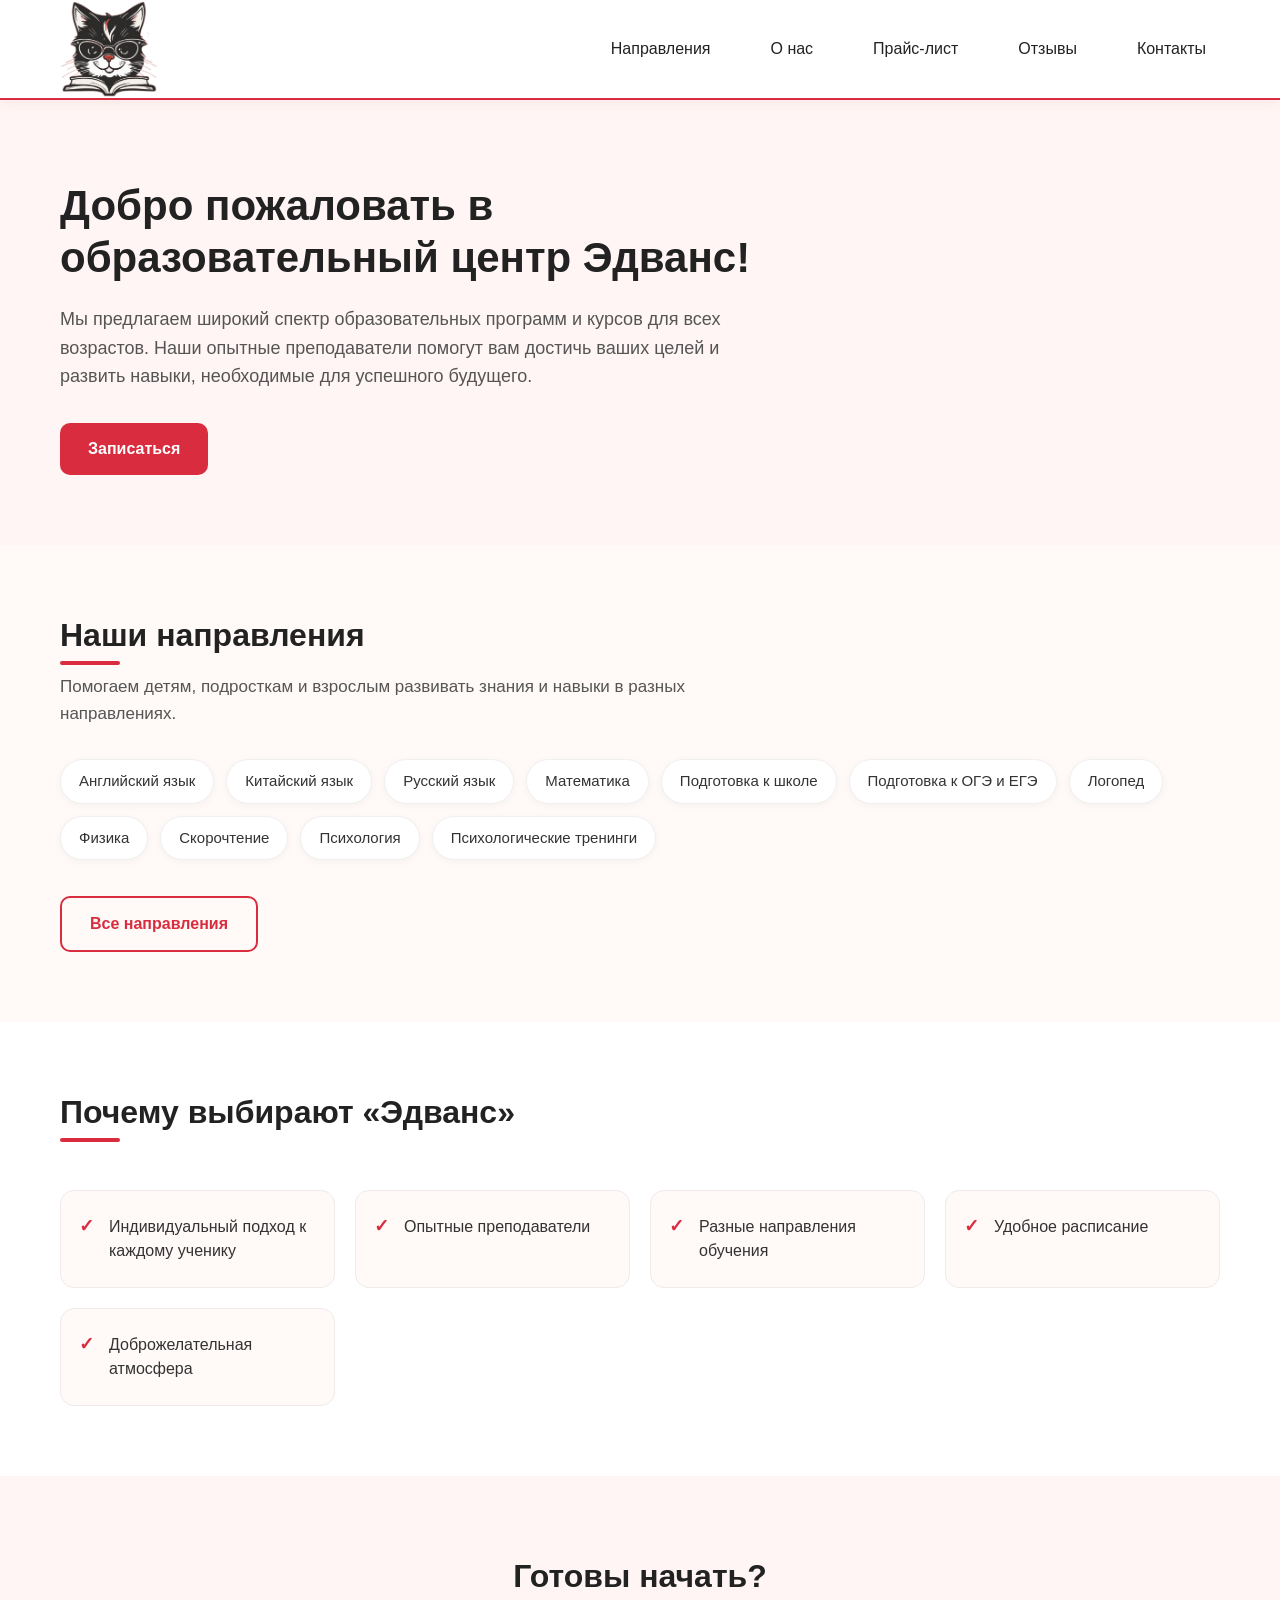
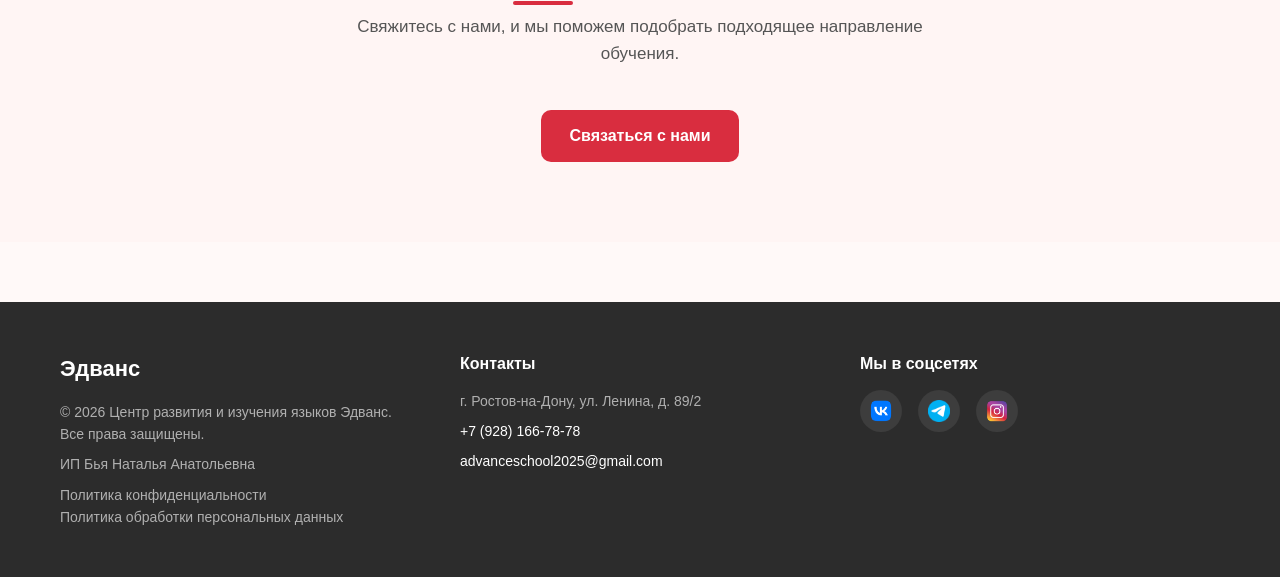
==== commit 9f29f70d: "Update index.html" ====
--- a/index.html
+++ b/index.html
@@ -119,6 +119,10 @@
                     Все права защищены.
                 </p>
                 <p class="footer__text">ИП Бья Наталья Анатольевна</p>
+                <p class="footer__text footer__legal">
+                    <a href="privacy-policy.html">Политика конфиденциальности</a><br>
+                    <a href="personal-data-policy.html">Политика обработки персональных данных</a>
+                </p>
             </div>
 
             <!-- Правая часть — контакты -->
@@ -161,4 +165,4 @@
 
      <script src="script.js"></script>    
     </body>
-</html>+</html>
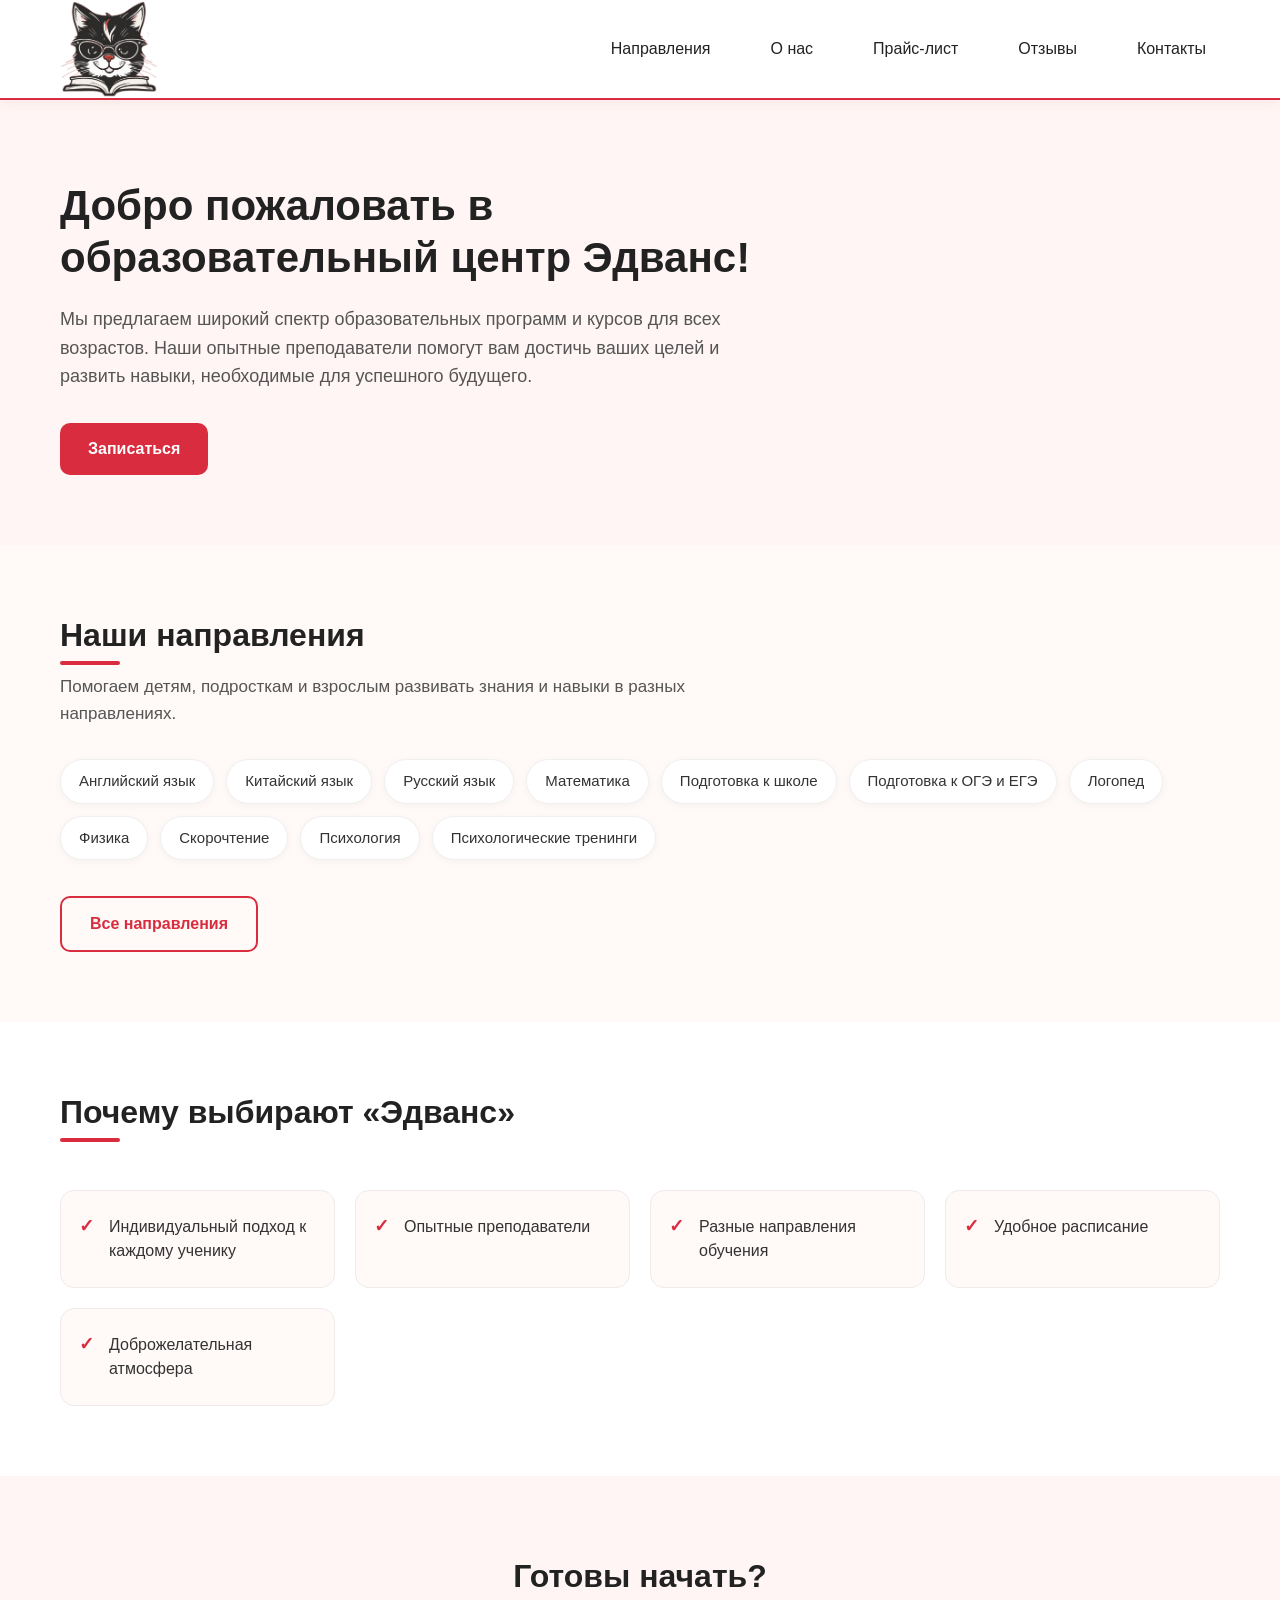
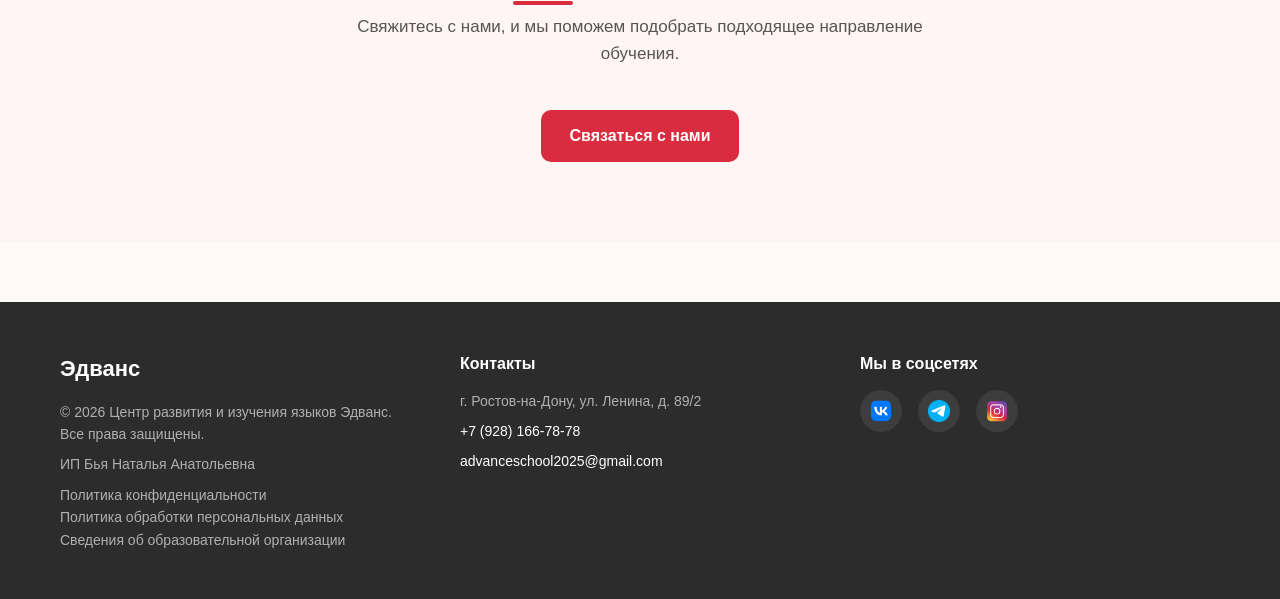
==== commit 3f01969a: "Update index.html" ====
--- a/index.html
+++ b/index.html
@@ -121,7 +121,8 @@
                 <p class="footer__text">ИП Бья Наталья Анатольевна</p>
                 <p class="footer__text footer__legal">
                     <a href="privacy-policy.html">Политика конфиденциальности</a><br>
-                    <a href="personal-data-policy.html">Политика обработки персональных данных</a>
+                    <a href="personal-data-policy.html">Политика обработки персональных данных</a><br>
+                    <a href="sveden.html">Сведения об образовательной организации</a><br>
                 </p>
             </div>
 
--- a/css/style.css
+++ b/css/style.css
@@ -1261,3 +1261,33 @@
 .footer__legal a {
     color: #b0b0b0;
 }
+
+/* ==========================================================
+   sveden.css — дополнения для страницы «Сведения об образовательной организации»
+   Подключается ПОСЛЕ css/style.css.
+   Основа страницы (.legal, .legal__card, .legal h2 и т.д.) уже есть в style.css,
+   здесь только то, чего там нет.
+   ========================================================== */
+
+/* Подсветка полей, которые нужно заполнить (в тёплой гамме сайта).
+   Перед публикацией уберите теги <mark> в HTML. */
+.legal mark {
+  background-color: #ffe9a8;
+  color: #5c4300;
+  padding: 1px 6px;
+  border-radius: 4px;
+}
+
+/* Названия пунктов («Полное наименование:» и т.п.) — тёмный цвет как у заголовков */
+.legal p strong {
+  font-weight: 600;
+  color: #222222;
+}
+
+/* Печать: без шапки-меню и подсветки */
+@media print {
+  .burger, .nav { display: none; }
+  .header { position: static; box-shadow: none; }
+  .legal mark { background: none; color: inherit; padding: 0; }
+}
+
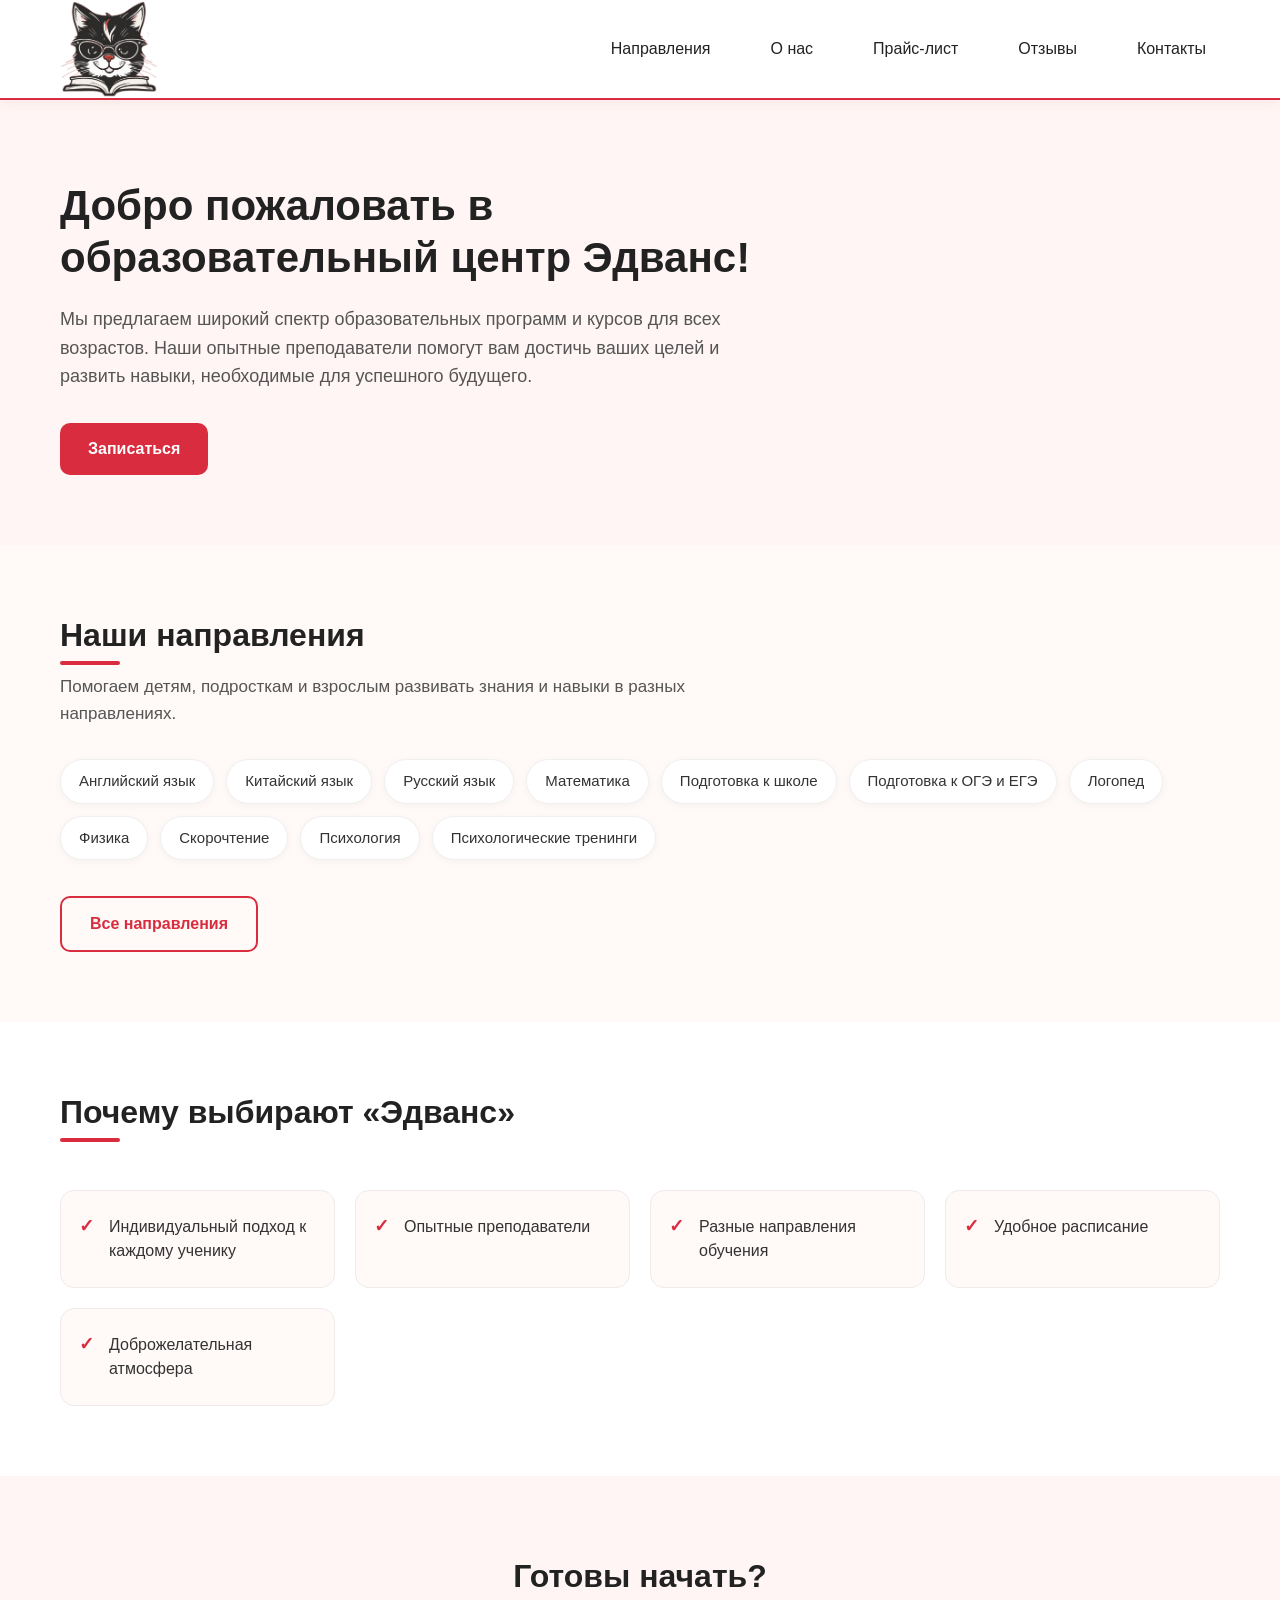
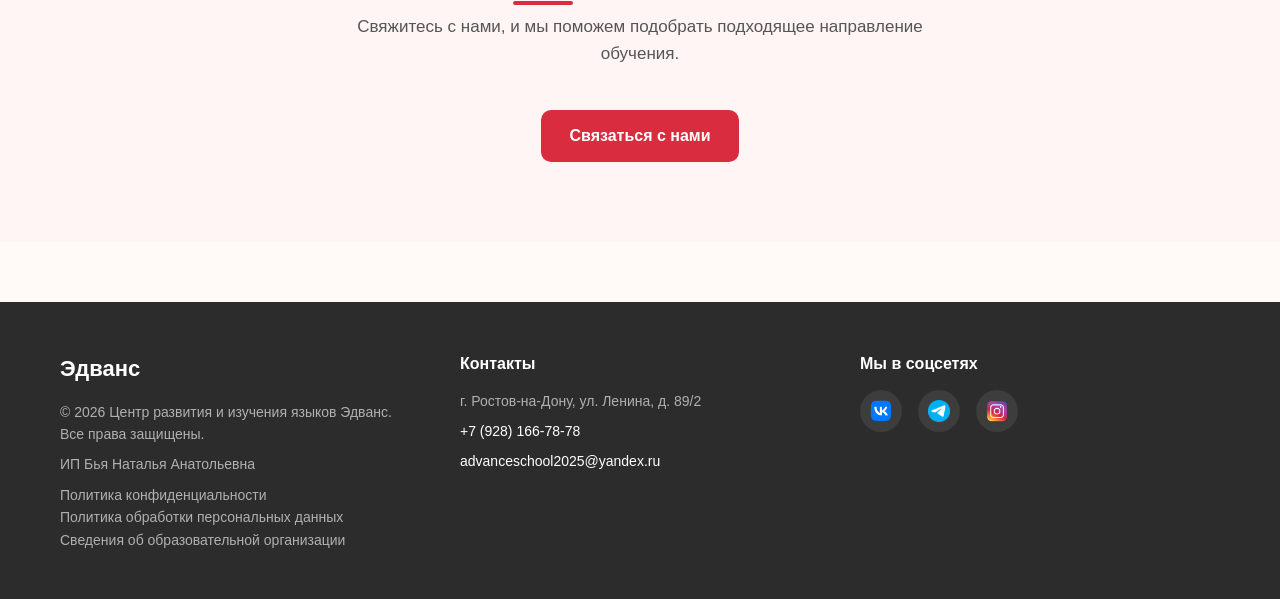
==== commit 421dcfa3: "Update index.html" ====
--- a/index.html
+++ b/index.html
@@ -136,7 +136,7 @@
                     <a href="tel:+79281667878">+7 (928) 166-78-78</a>
                 </p>
                 <p class="footer__text">
-                    <a href="mailto:advanceschool2025@gmail.com">advanceschool2025@gmail.com</a>
+                    <a href="mailto:advanceschool2025@yandex.ru">advanceschool2025@yandex.ru</a>
                 </p>
             </div>
 
